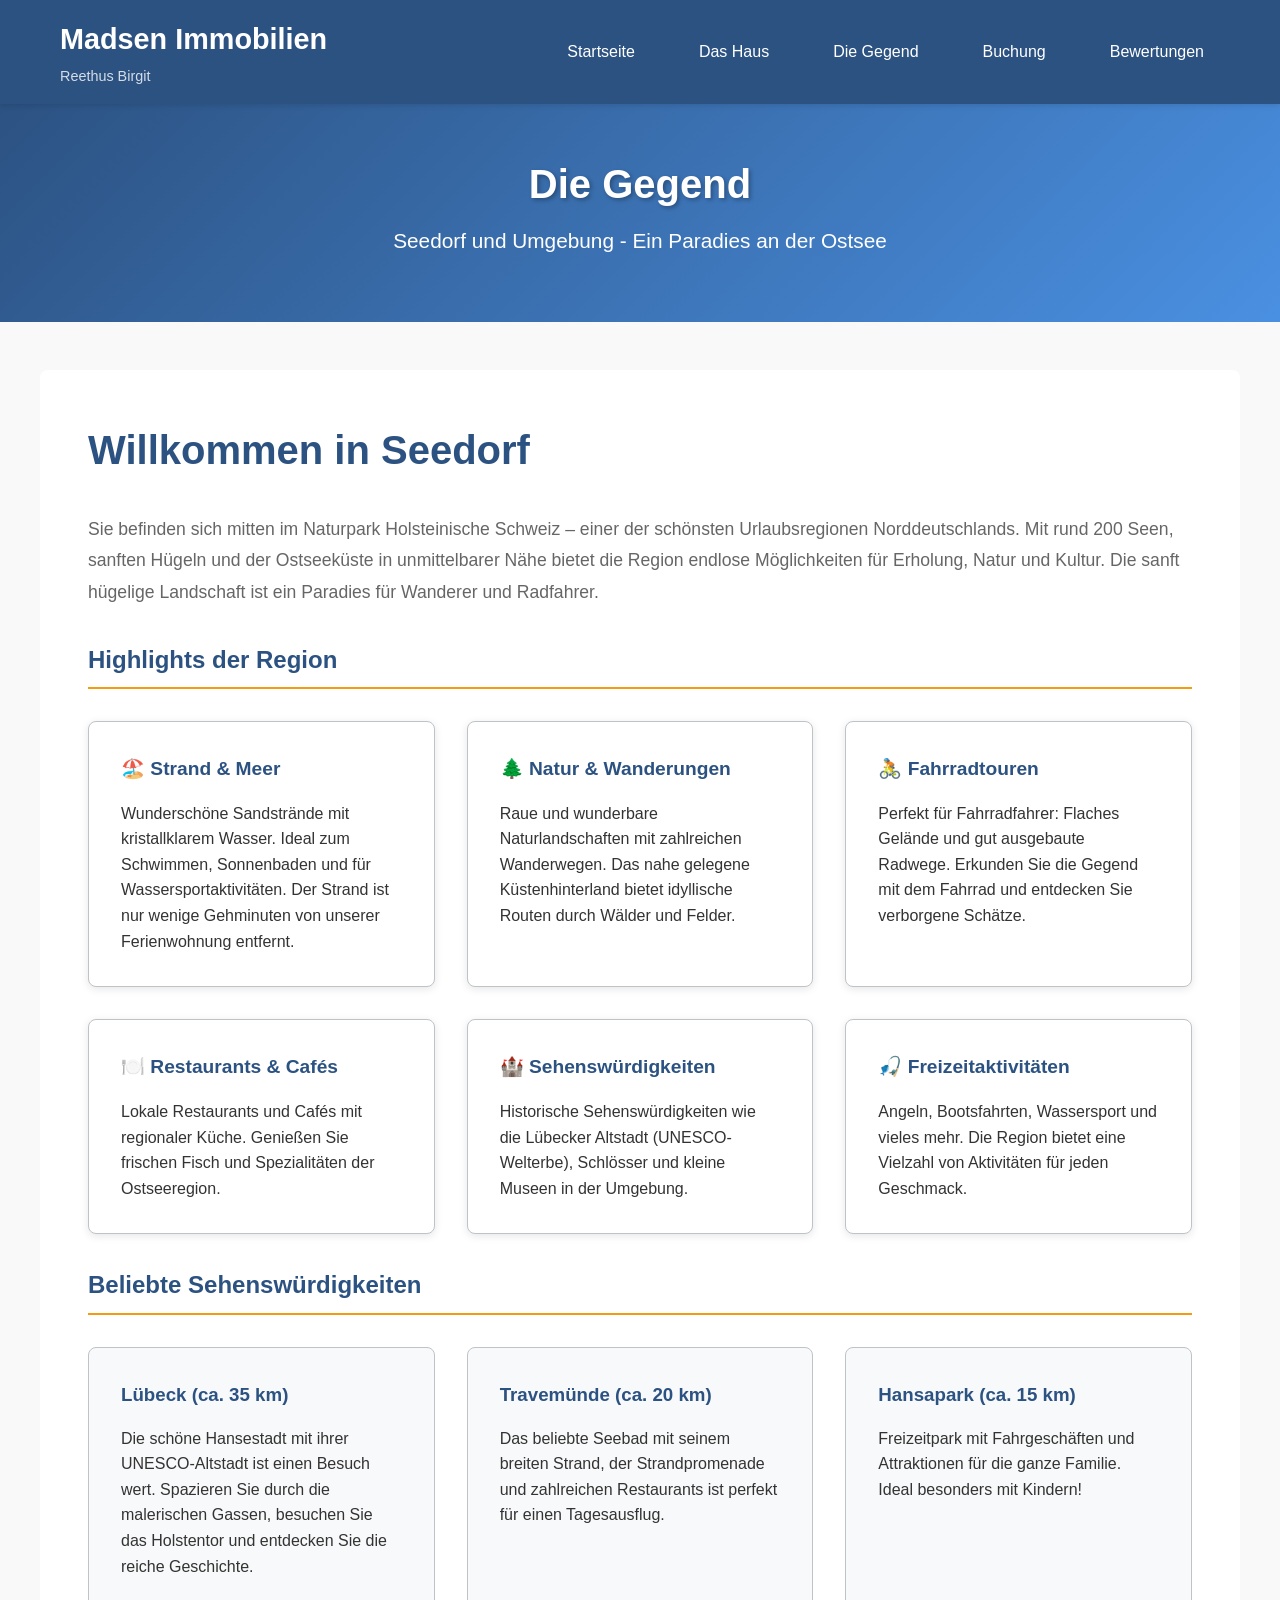
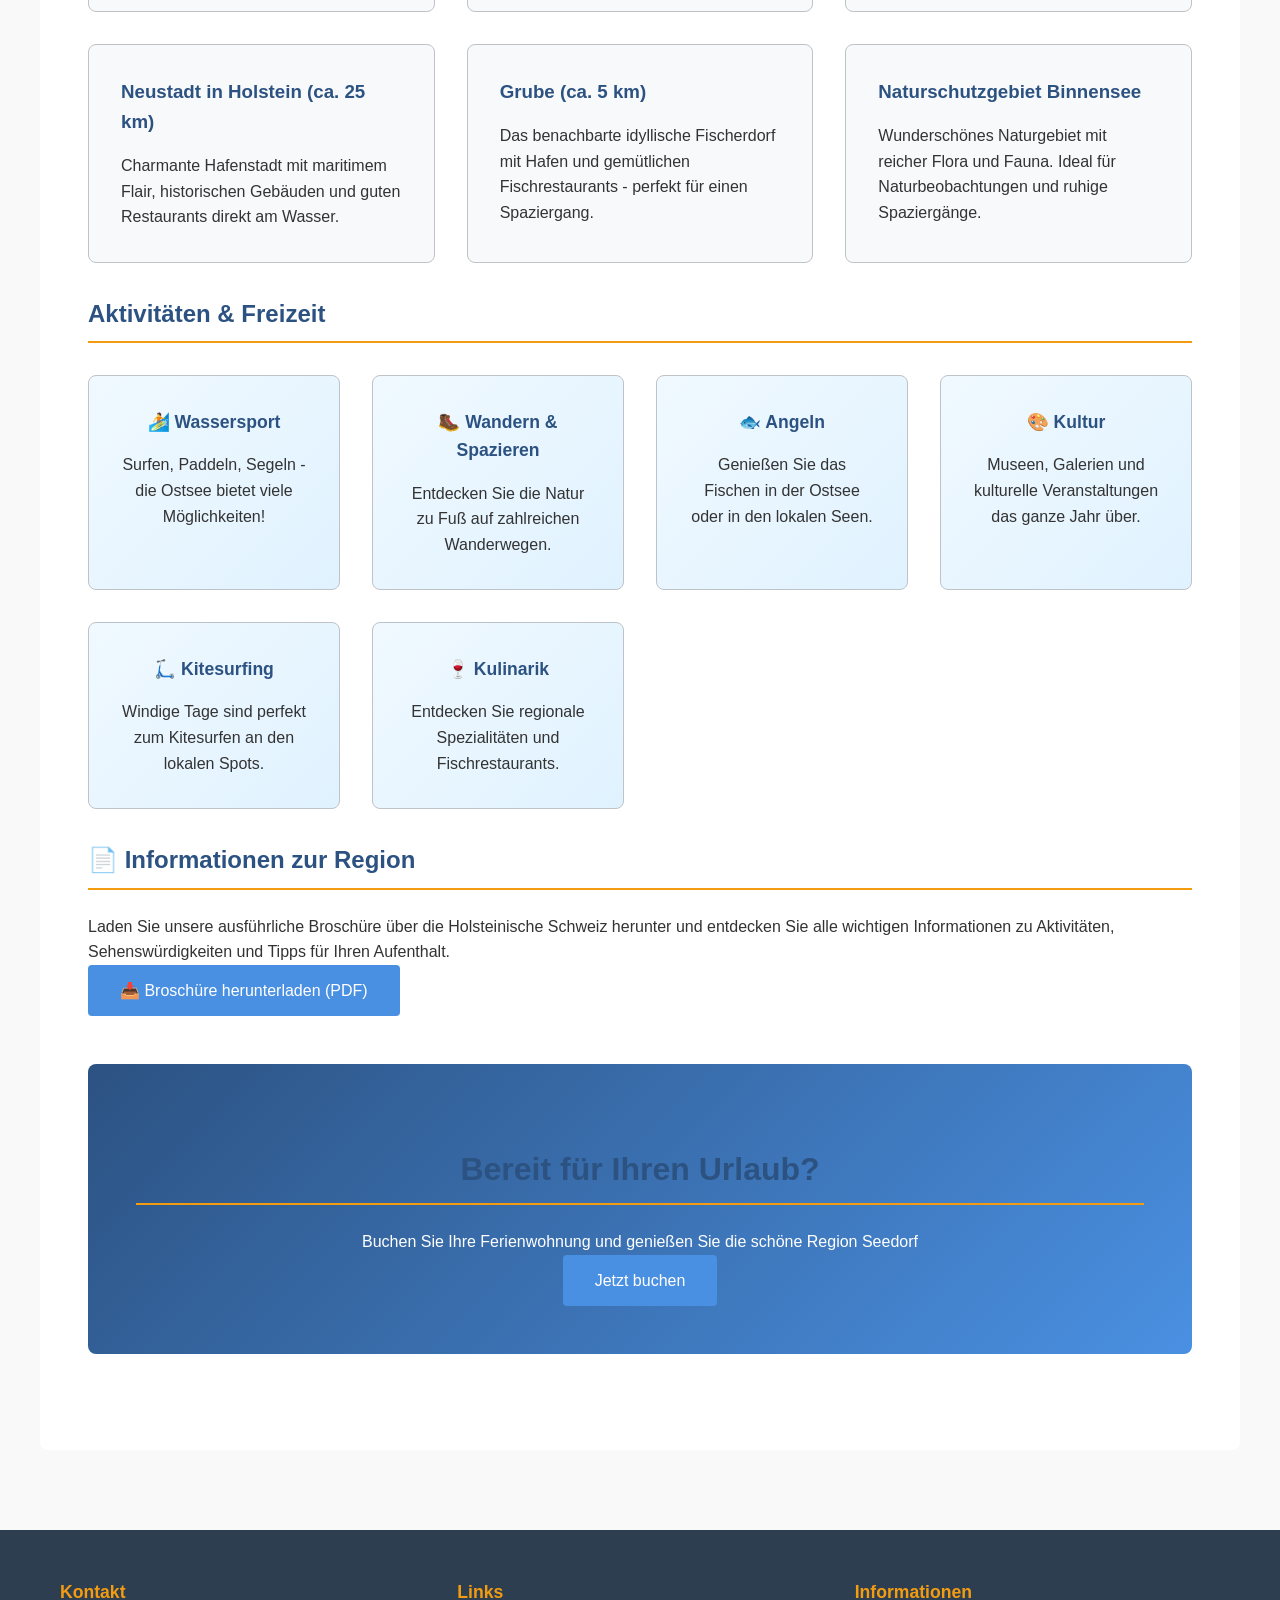
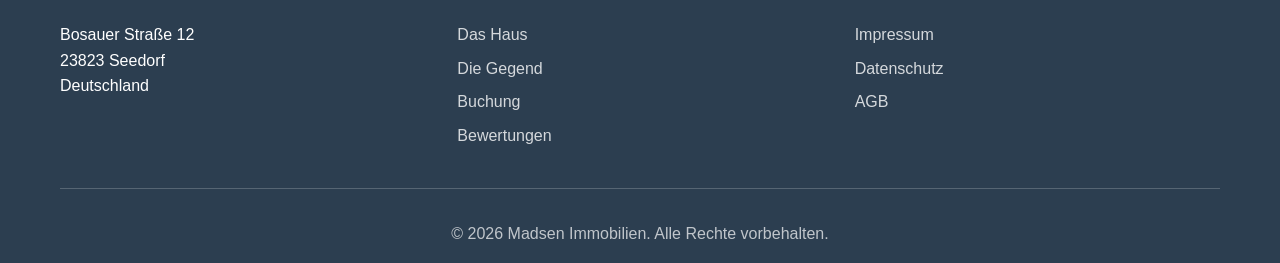
==== about-area.html @ b9efd559 "Add files via upload" ====
<!DOCTYPE html>
<html lang="de">
<head>
    <meta charset="UTF-8">
    <meta name="viewport" content="width=device-width, initial-scale=1.0">
    <meta name="description" content="Entdecken Sie die schöne Gegend um Seedorf - Aktivitäten, Sehenswürdigkeiten und mehr">
    <title>Die Gegend - Madsen Immobilien</title>
    <link rel="stylesheet" href="css/style.css">
</head>
<body>
    <!-- Navigation -->
    <nav class="navbar">
        <div class="container">
            <div class="logo">
                <h1>Madsen Immobilien</h1>
                <p class="tagline">Reethus Birgit</p>
            </div>
            <ul class="nav-links">
                <li><a href="index.html">Startseite</a></li>
                <li><a href="about-property.html">Das Haus</a></li>
                <li><a href="about-area.html" class="active">Die Gegend</a></li>
                <li><a href="booking.html">Buchung</a></li>
                <li><a href="feedback.html">Bewertungen</a></li>
            </ul>
        </div>
    </nav>

    <!-- Hero Section -->
    <section class="page-hero">
        <div class="hero-content">
            <h2>Die Gegend</h2>
            <p>Seedorf und Umgebung - Ein Paradies an der Ostsee</p>
        </div>
    </section>

    <!-- Main Content -->
    <main class="container content-section">
        <h1>Willkommen in Seedorf</h1>
        
        <section class="area-intro">
            <p>Sie befinden sich mitten im Naturpark Holsteinische Schweiz – einer der schönsten Urlaubsregionen Norddeutschlands. Mit rund 200 Seen, sanften Hügeln und der Ostseeküste in unmittelbarer Nähe bietet die Region endlose Möglichkeiten für Erholung, Natur und Kultur. Die sanft hügelige Landschaft ist ein Paradies für Wanderer und Radfahrer.</p>
        </section>

        <section class="highlights">
            <h2>Highlights der Region</h2>
            <div class="highlights-grid">
                <div class="highlight-card">
                    <h3>🏖️ Strand & Meer</h3>
                    <p>Wunderschöne Sandstrände mit kristallklarem Wasser. Ideal zum Schwimmen, Sonnenbaden und für Wassersportaktivitäten. Der Strand ist nur wenige Gehminuten von unserer Ferienwohnung entfernt.</p>
                </div>
                <div class="highlight-card">
                    <h3>🌲 Natur & Wanderungen</h3>
                    <p>Raue und wunderbare Naturlandschaften mit zahlreichen Wanderwegen. Das nahe gelegene Küstenhinterland bietet idyllische Routen durch Wälder und Felder.</p>
                </div>
                <div class="highlight-card">
                    <h3>🚴 Fahrradtouren</h3>
                    <p>Perfekt für Fahrradfahrer: Flaches Gelände und gut ausgebaute Radwege. Erkunden Sie die Gegend mit dem Fahrrad und entdecken Sie verborgene Schätze.</p>
                </div>
                <div class="highlight-card">
                    <h3>🍽️ Restaurants & Cafés</h3>
                    <p>Lokale Restaurants und Cafés mit regionaler Küche. Genießen Sie frischen Fisch und Spezialitäten der Ostseeregion.</p>
                </div>
                <div class="highlight-card">
                    <h3>🏰 Sehenswürdigkeiten</h3>
                    <p>Historische Sehenswürdigkeiten wie die Lübecker Altstadt (UNESCO-Welterbe), Schlösser und kleine Museen in der Umgebung.</p>
                </div>
                <div class="highlight-card">
                    <h3>🎣 Freizeitaktivitäten</h3>
                    <p>Angeln, Bootsfahrten, Wassersport und vieles mehr. Die Region bietet eine Vielzahl von Aktivitäten für jeden Geschmack.</p>
                </div>
            </div>
        </section>

        <section class="attractions">
            <h2>Beliebte Sehenswürdigkeiten</h2>
            <div class="attraction-list">
                <div class="attraction-item">
                    <h3>Lübeck (ca. 35 km)</h3>
                    <p>Die schöne Hansestadt mit ihrer UNESCO-Altstadt ist einen Besuch wert. Spazieren Sie durch die malerischen Gassen, besuchen Sie das Holstentor und entdecken Sie die reiche Geschichte.</p>
                </div>
                <div class="attraction-item">
                    <h3>Travemünde (ca. 20 km)</h3>
                    <p>Das beliebte Seebad mit seinem breiten Strand, der Strandpromenade und zahlreichen Restaurants ist perfekt für einen Tagesausflug.</p>
                </div>
                <div class="attraction-item">
                    <h3>Hansapark (ca. 15 km)</h3>
                    <p>Freizeitpark mit Fahrgeschäften und Attraktionen für die ganze Familie. Ideal besonders mit Kindern!</p>
                </div>
                <div class="attraction-item">
                    <h3>Neustadt in Holstein (ca. 25 km)</h3>
                    <p>Charmante Hafenstadt mit maritimem Flair, historischen Gebäuden und guten Restaurants direkt am Wasser.</p>
                </div>
                <div class="attraction-item">
                    <h3>Grube (ca. 5 km)</h3>
                    <p>Das benachbarte idyllische Fischerdorf mit Hafen und gemütlichen Fischrestaurants - perfekt für einen Spaziergang.</p>
                </div>
                <div class="attraction-item">
                    <h3>Naturschutzgebiet Binnensee</h3>
                    <p>Wunderschönes Naturgebiet mit reicher Flora und Fauna. Ideal für Naturbeobachtungen und ruhige Spaziergänge.</p>
                </div>
            </div>
        </section>

        <section class="activities">
            <h2>Aktivitäten & Freizeit</h2>
            <div class="activities-grid">
                <div class="activity">
                    <h3>🏄 Wassersport</h3>
                    <p>Surfen, Paddeln, Segeln - die Ostsee bietet viele Möglichkeiten!</p>
                </div>
                <div class="activity">
                    <h3>🥾 Wandern & Spazieren</h3>
                    <p>Entdecken Sie die Natur zu Fuß auf zahlreichen Wanderwegen.</p>
                </div>
                <div class="activity">
                    <h3>🐟 Angeln</h3>
                    <p>Genießen Sie das Fischen in der Ostsee oder in den lokalen Seen.</p>
                </div>
                <div class="activity">
                    <h3>🎨 Kultur</h3>
                    <p>Museen, Galerien und kulturelle Veranstaltungen das ganze Jahr über.</p>
                </div>
                <div class="activity">
                    <h3>🛴 Kitesurfing</h3>
                    <p>Windige Tage sind perfekt zum Kitesurfen an den lokalen Spots.</p>
                </div>
                <div class="activity">
                    <h3>🍷 Kulinarik</h3>
                    <p>Entdecken Sie regionale Spezialitäten und Fischrestaurants.</p>
                </div>
            </div>
        </section>

        <section class="brochure-section">
            <h2>📄 Informationen zur Region</h2>
            <p>Laden Sie unsere ausführliche Broschüre über die Holsteinische Schweiz herunter und entdecken Sie alle wichtigen Informationen zu Aktivitäten, Sehenswürdigkeiten und Tipps für Ihren Aufenthalt.</p>
            <div class="brochure-download">
                <a href="brochures/holsteinische-schweiz.pdf" class="btn btn-primary" download>📥 Broschüre herunterladen (PDF)</a>
            </div>
        </section>

        <section class="cta-section">
            <h2>Bereit für Ihren Urlaub?</h2>
            <p>Buchen Sie Ihre Ferienwohnung und genießen Sie die schöne Region Seedorf</p>
            <a href="booking.html" class="btn btn-primary">Jetzt buchen</a>
        </section>
    </main>

    <!-- Footer -->
    <footer class="footer">
        <div class="container">
            <div class="footer-content">
                <div class="footer-section">
                    <h4>Kontakt</h4>
                    <p>Bosauer Straße 12<br>23823 Seedorf<br>Deutschland</p>
                </div>
                <div class="footer-section">
                    <h4>Links</h4>
                    <ul>
                        <li><a href="about-property.html">Das Haus</a></li>
                        <li><a href="about-area.html">Die Gegend</a></li>
                        <li><a href="booking.html">Buchung</a></li>
                        <li><a href="feedback.html">Bewertungen</a></li>
                    </ul>
                </div>
                <div class="footer-section">
                    <h4>Informationen</h4>
                    <ul>
                        <li><a href="#impressum">Impressum</a></li>
                        <li><a href="#datenschutz">Datenschutz</a></li>
                        <li><a href="#agb">AGB</a></li>
                    </ul>
                </div>
            </div>
            <div class="footer-bottom">
                <p>&copy; 2026 Madsen Immobilien. Alle Rechte vorbehalten.</p>
            </div>
        </div>
    </footer>

    <script src="js/main.js"></script>
</body>
</html>
---- css/style.css ----
/* ===========================
   Global Styles
   =========================== */

:root {
    --primary-color: #2c5282;
    --secondary-color: #4a90e2;
    --accent-color: #f39c12;
    --success-color: #27ae60;
    --danger-color: #e74c3c;
    --dark-color: #2c3e50;
    --light-color: #ecf0f1;
    --border-color: #bdc3c7;
    --text-color: #333;
    --text-light: #666;
}

* {
    margin: 0;
    padding: 0;
    box-sizing: border-box;
}

html {
    scroll-behavior: smooth;
}

body {
    font-family: 'Segoe UI', Tahoma, Geneva, Verdana, sans-serif;
    line-height: 1.6;
    color: var(--text-color);
    background-color: #f9f9f9;
}

a {
    color: var(--secondary-color);
    text-decoration: none;
    transition: color 0.3s ease;
}

a:hover {
    color: var(--primary-color);
}

/* ===========================
   Layout
   =========================== */

.container {
    max-width: 1200px;
    margin: 0 auto;
    padding: 0 20px;
}

/* ===========================
   Navigation
   =========================== */

.navbar {
    background-color: var(--primary-color);
    color: white;
    padding: 1rem 0;
    position: sticky;
    top: 0;
    z-index: 100;
    box-shadow: 0 2px 5px rgba(0,0,0,0.1);
}

.navbar .container {
    display: flex;
    justify-content: space-between;
    align-items: center;
}

.logo h1 {
    font-size: 1.8rem;
    margin-bottom: 0.2rem;
}

.logo .tagline {
    font-size: 0.9rem;
    color: rgba(255,255,255,0.8);
}

.nav-links {
    display: flex;
    list-style: none;
    gap: 2rem;
}

.nav-links a {
    color: white;
    padding: 0.5rem 1rem;
    border-radius: 4px;
    transition: background-color 0.3s ease;
}

.nav-links a:hover,
.nav-links a.active {
    background-color: var(--secondary-color);
}

/* ===========================
   Hero Section
   =========================== */

.hero {
    background: linear-gradient(135deg, var(--primary-color) 0%, var(--secondary-color) 100%);
    color: white;
    padding: 5rem 2rem;
    text-align: center;
}

.hero-content h2 {
    font-size: 3rem;
    margin-bottom: 1rem;
    text-shadow: 2px 2px 4px rgba(0,0,0,0.3);
}

.hero-content > p:nth-child(2) {
    font-size: 1.3rem;
    margin-bottom: 1rem;
}

.hero-content .location {
    font-size: 1.1rem;
    margin-bottom: 2rem;
}

.page-hero {
    background: linear-gradient(135deg, var(--primary-color) 0%, var(--secondary-color) 100%);
    color: white;
    padding: 3rem 2rem;
    text-align: center;
    margin-bottom: 3rem;
}

.page-hero .hero-content h2 {
    font-size: 2.5rem;
    margin-bottom: 0.5rem;
}

/* ===========================
   Buttons
   =========================== */

.btn {
    display: inline-block;
    padding: 0.8rem 2rem;
    border: none;
    border-radius: 4px;
    font-size: 1rem;
    cursor: pointer;
    transition: all 0.3s ease;
    text-align: center;
}

.btn-primary {
    background-color: var(--secondary-color);
    color: white;
}

.btn-primary:hover {
    background-color: var(--primary-color);
    transform: translateY(-2px);
    box-shadow: 0 4px 12px rgba(0,0,0,0.15);
}

.btn-secondary {
    background-color: var(--accent-color);
    color: white;
}

.btn-secondary:hover {
    background-color: #e67e22;
    transform: translateY(-2px);
    box-shadow: 0 4px 12px rgba(0,0,0,0.15);
}

/* ===========================
   Features Section
   =========================== */

.features {
    display: grid;
    grid-template-columns: repeat(auto-fit, minmax(250px, 1fr));
    gap: 2rem;
    padding: 3rem 0;
}

.feature-card {
    background: white;
    padding: 2rem;
    border-radius: 8px;
    text-align: center;
    box-shadow: 0 2px 8px rgba(0,0,0,0.1);
    transition: transform 0.3s ease, box-shadow 0.3s ease;
}

.feature-card:hover {
    transform: translateY(-5px);
    box-shadow: 0 4px 16px rgba(0,0,0,0.15);
}

.feature-card h3 {
    font-size: 1.3rem;
    margin-bottom: 1rem;
    color: var(--primary-color);
}

/* ===========================
   CTA Section
   =========================== */

.cta-section {
    background: linear-gradient(135deg, var(--primary-color) 0%, var(--secondary-color) 100%);
    color: white;
    padding: 3rem;
    border-radius: 8px;
    text-align: center;
    margin: 3rem 0;
}

.cta-section h2 {
    font-size: 2rem;
    margin-bottom: 1rem;
}

.cta-buttons {
    display: flex;
    gap: 1rem;
    justify-content: center;
    margin-top: 2rem;
    flex-wrap: wrap;
}

/* ===========================
   Content Sections
   =========================== */

.content-section {
    background: white;
    padding: 3rem;
    border-radius: 8px;
    margin-bottom: 3rem;
}

.content-section h1 {
    color: var(--primary-color);
    margin-bottom: 2rem;
    font-size: 2.5rem;
}

.content-section h2 {
    color: var(--primary-color);
    margin-top: 2rem;
    margin-bottom: 1.5rem;
    border-bottom: 2px solid var(--accent-color);
    padding-bottom: 0.5rem;
}

/* ===========================
   Property Details
   =========================== */

.property-details {
    margin-bottom: 3rem;
}

.details-grid {
    display: grid;
    grid-template-columns: repeat(auto-fit, minmax(200px, 1fr));
    gap: 2rem;
    margin-top: 1.5rem;
}

.detail-item {
    background: linear-gradient(135deg, #f0f9ff 0%, #e0f2ff 100%);
    padding: 1.5rem;
    border-left: 4px solid var(--secondary-color);
    border-radius: 4px;
}

.detail-item h3 {
    color: var(--primary-color);
    margin-bottom: 0.5rem;
    font-size: 1.1rem;
}

/* ===========================
   Amenities
   =========================== */

.amenities-grid {
    display: grid;
    grid-template-columns: repeat(auto-fit, minmax(280px, 1fr));
    gap: 2rem;
    margin-top: 2rem;
}

.amenity-category {
    background: #f8f9fa;
    padding: 1.5rem;
    border-radius: 8px;
    border: 1px solid var(--border-color);
}

.amenity-category h3 {
    color: var(--primary-color);
    margin-bottom: 1rem;
    font-size: 1.2rem;
}

.amenity-category ul {
    list-style: none;
    padding: 0;
}

.amenity-category li {
    padding: 0.5rem 0;
    color: var(--text-light);
}

.amenity-category li:before {
    content: "✓ ";
    color: var(--success-color);
    font-weight: bold;
    margin-right: 0.5rem;
}

/* ===========================
   Rules
   =========================== */

.rules-list {
    list-style: none;
    padding: 0;
}

.rules-list li {
    padding: 1rem;
    margin: 0.5rem 0;
    background: #f8f9fa;
    border-left: 4px solid var(--secondary-color);
    border-radius: 4px;
}

/* ===========================
   Area Section
   =========================== */

.area-intro {
    font-size: 1.1rem;
    color: var(--text-light);
    margin-bottom: 2rem;
    line-height: 1.8;
}

.highlights-grid {
    display: grid;
    grid-template-columns: repeat(auto-fit, minmax(280px, 1fr));
    gap: 2rem;
    margin: 2rem 0;
}

.highlight-card {
    background: white;
    padding: 2rem;
    border-radius: 8px;
    border: 1px solid var(--border-color);
    box-shadow: 0 2px 8px rgba(0,0,0,0.1);
    transition: transform 0.3s ease, box-shadow 0.3s ease;
}

.highlight-card:hover {
    transform: translateY(-5px);
    box-shadow: 0 4px 16px rgba(0,0,0,0.15);
}

.highlight-card h3 {
    color: var(--primary-color);
    margin-bottom: 1rem;
    font-size: 1.2rem;
}

/* ===========================
   Attractions
   =========================== */

.attraction-list {
    display: grid;
    grid-template-columns: repeat(auto-fit, minmax(280px, 1fr));
    gap: 2rem;
    margin: 2rem 0;
}

.attraction-item {
    background: #f8f9fa;
    padding: 2rem;
    border-radius: 8px;
    border: 1px solid var(--border-color);
}

.attraction-item h3 {
    color: var(--primary-color);
    margin-bottom: 1rem;
}

/* ===========================
   Activities
   =========================== */

.activities-grid {
    display: grid;
    grid-template-columns: repeat(auto-fit, minmax(250px, 1fr));
    gap: 2rem;
    margin: 2rem 0;
}

.activity {
    background: linear-gradient(135deg, #f0f9ff 0%, #e0f2ff 100%);
    padding: 2rem;
    border-radius: 8px;
    border: 1px solid var(--border-color);
    text-align: center;
}

.activity h3 {
    color: var(--primary-color);
    margin-bottom: 1rem;
    font-size: 1.1rem;
}

/* ===========================
   Booking Form
   =========================== */

.booking-form,
.feedback-form {
    background: #f8f9fa;
    padding: 2rem;
    border-radius: 8px;
    border: 1px solid var(--border-color);
    margin: 2rem 0;
}

.form-section {
    margin-bottom: 2rem;
}

.form-section h3 {
    color: var(--primary-color);
    margin-bottom: 1.5rem;
    font-size: 1.2rem;
    border-bottom: 2px solid var(--accent-color);
    padding-bottom: 0.5rem;
}

.form-group {
    margin-bottom: 1.5rem;
}

.form-group label {
    display: block;
    margin-bottom: 0.5rem;
    color: var(--text-color);
    font-weight: 600;
}

.form-group input,
.form-group select,
.form-group textarea {
    width: 100%;
    padding: 0.8rem;
    border: 1px solid var(--border-color);
    border-radius: 4px;
    font-family: inherit;
    font-size: 1rem;
    transition: border-color 0.3s ease;
}

.form-group input:focus,
.form-group select:focus,
.form-group textarea:focus {
    outline: none;
    border-color: var(--secondary-color);
    box-shadow: 0 0 5px rgba(74, 144, 226, 0.3);
}

.form-row {
    display: grid;
    grid-template-columns: 1fr 1fr;
    gap: 1.5rem;
}

.radio-group {
    display: flex;
    gap: 2rem;
    margin-top: 0.5rem;
}

.radio-group label {
    display: flex;
    align-items: center;
    margin: 0;
    font-weight: normal;
}

.radio-group input {
    width: auto;
    margin-right: 0.5rem;
}

.hidden-input {
    display: none;
}

.hidden-input.show {
    display: block;
}

.form-actions {
    display: flex;
    gap: 1rem;
    margin-top: 2rem;
    flex-wrap: wrap;
}

.success-message {
    background-color: #d4edda;
    color: #155724;
    padding: 1rem;
    border-radius: 4px;
    border: 1px solid #c3e6cb;
    margin-top: 1rem;
}

.error-message {
    background-color: #f8d7da;
    color: #721c24;
    padding: 1rem;
    border-radius: 4px;
    border: 1px solid #f5c6cb;
    margin-top: 1rem;
}

/* ===========================
   Booking Info
   =========================== */

.booking-info-box {
    margin-top: 3rem;
}

.info-box {
    background: #f8f9fa;
    padding: 2rem;
    border-radius: 8px;
    border: 1px solid var(--border-color);
    margin-bottom: 1.5rem;
}

.info-box h3 {
    color: var(--primary-color);
    margin-bottom: 1rem;
}

.info-box ol,
.info-box ul {
    list-style: none;
    padding: 0;
}

.info-box li {
    padding: 0.5rem 0;
    padding-left: 1.5rem;
    position: relative;
}

.info-box ol li:before {
    content: attr(data-number);
    position: absolute;
    left: 0;
    font-weight: bold;
    color: var(--secondary-color);
}

.info-box ul li:before {
    content: "•";
    position: absolute;
    left: 0;
    font-weight: bold;
    color: var(--secondary-color);
}

/* ===========================
   Reviews
   =========================== */

.reviews-intro {
    text-align: center;
    margin-bottom: 2rem;
}

.reviews-list {
    display: grid;
    grid-template-columns: repeat(auto-fit, minmax(300px, 1fr));
    gap: 2rem;
    margin: 2rem 0;
}

.review-card {
    background: white;
    padding: 2rem;
    border-radius: 8px;
    border: 1px solid var(--border-color);
    box-shadow: 0 2px 8px rgba(0,0,0,0.1);
    transition: transform 0.3s ease, box-shadow 0.3s ease;
}

.review-card:hover {
    transform: translateY(-5px);
    box-shadow: 0 4px 16px rgba(0,0,0,0.15);
}

.review-header {
    display: flex;
    justify-content: space-between;
    align-items: start;
    margin-bottom: 1rem;
}

.review-header h3 {
    color: var(--primary-color);
    font-size: 1.1rem;
}

.rating {
    display: flex;
    gap: 0.2rem;
}

.star {
    color: var(--accent-color);
    font-size: 1.2rem;
}

.review-text {
    color: var(--text-light);
    margin-bottom: 1rem;
    line-height: 1.6;
    font-style: italic;
}

.review-author {
    color: var(--text-color);
    font-weight: 600;
    font-style: normal;
}

/* ===========================
   Feedback Section
   =========================== */

.feedback-section {
    margin-bottom: 3rem;
}

.rating-input {
    display: flex;
    gap: 1rem;
    margin-top: 0.5rem;
    flex-wrap: wrap;
}

.rating-input input[type="radio"] {
    display: none;
}

.rating-input label {
    display: inline-block;
    padding: 0.5rem 1rem;
    border: 2px solid var(--border-color);
    border-radius: 4px;
    cursor: pointer;
    transition: all 0.3s ease;
    margin: 0;
}

.rating-input input[type="radio"]:checked + label {
    background-color: var(--accent-color);
    color: white;
    border-color: var(--accent-color);
}

/* ===========================
   Contact Section
   =========================== */

.contact-section {
    background: white;
    padding: 2rem;
    border-radius: 8px;
    border: 1px solid var(--border-color);
    margin-top: 3rem;
}

.contact-info {
    display: grid;
    grid-template-columns: repeat(auto-fit, minmax(250px, 1fr));
    gap: 2rem;
    margin-top: 2rem;
}

.contact-item {
    text-align: center;
    padding: 1.5rem;
    border-radius: 8px;
    background: #f8f9fa;
    border: 1px solid var(--border-color);
}

.contact-item h3 {
    color: var(--primary-color);
    margin-bottom: 1rem;
}

.contact-item a {
    color: var(--secondary-color);
    font-weight: 600;
}

/* ===========================
   Footer
   =========================== */

.footer {
    background-color: var(--dark-color);
    color: white;
    padding: 3rem 0 1rem;
    margin-top: 5rem;
}

.footer-content {
    display: grid;
    grid-template-columns: repeat(auto-fit, minmax(250px, 1fr));
    gap: 2rem;
    margin-bottom: 2rem;
}

.footer-section h4 {
    font-size: 1.1rem;
    margin-bottom: 1rem;
    color: var(--accent-color);
}

.footer-section ul {
    list-style: none;
    padding: 0;
}

.footer-section li {
    margin-bottom: 0.5rem;
}

.footer-section a {
    color: rgba(255,255,255,0.8);
}

.footer-section a:hover {
    color: var(--accent-color);
}

.footer-bottom {
    text-align: center;
    padding-top: 2rem;
    border-top: 1px solid rgba(255,255,255,0.2);
    color: rgba(255,255,255,0.7);
}

/* ===========================
   Responsive Design
   =========================== */

@media (max-width: 768px) {
    .navbar .container {
        flex-direction: column;
        gap: 1rem;
    }

    .nav-links {
        flex-direction: column;
        gap: 0.5rem;
    }

    .hero-content h2 {
        font-size: 2rem;
    }

    .form-row {
        grid-template-columns: 1fr;
    }

    .content-section {
        padding: 1.5rem;
    }

    .cta-buttons {
        flex-direction: column;
    }

    .cta-buttons a {
        width: 100%;
    }

    .details-grid,
    .amenities-grid,
    .highlights-grid,
    .attraction-list,
    .activities-grid,
    .reviews-list,
    .contact-info {
        grid-template-columns: 1fr;
    }

    .review-header {
        flex-direction: column;
        gap: 1rem;
    }

    .form-actions {
        flex-direction: column;
    }

    .form-actions button {
        width: 100%;
    }
}

@media (max-width: 480px) {
    .hero-content h2 {
        font-size: 1.5rem;
    }

    .page-hero .hero-content h2 {
        font-size: 1.5rem;
    }

    .logo h1 {
        font-size: 1.3rem;
    }

    .content-section h1 {
        font-size: 1.8rem;
    }

    .content-section h2 {
        font-size: 1.3rem;
    }

    .rating-input {
        gap: 0.5rem;
    }

    .rating-input label {
        padding: 0.3rem 0.7rem;
        font-size: 0.9rem;
    }
}
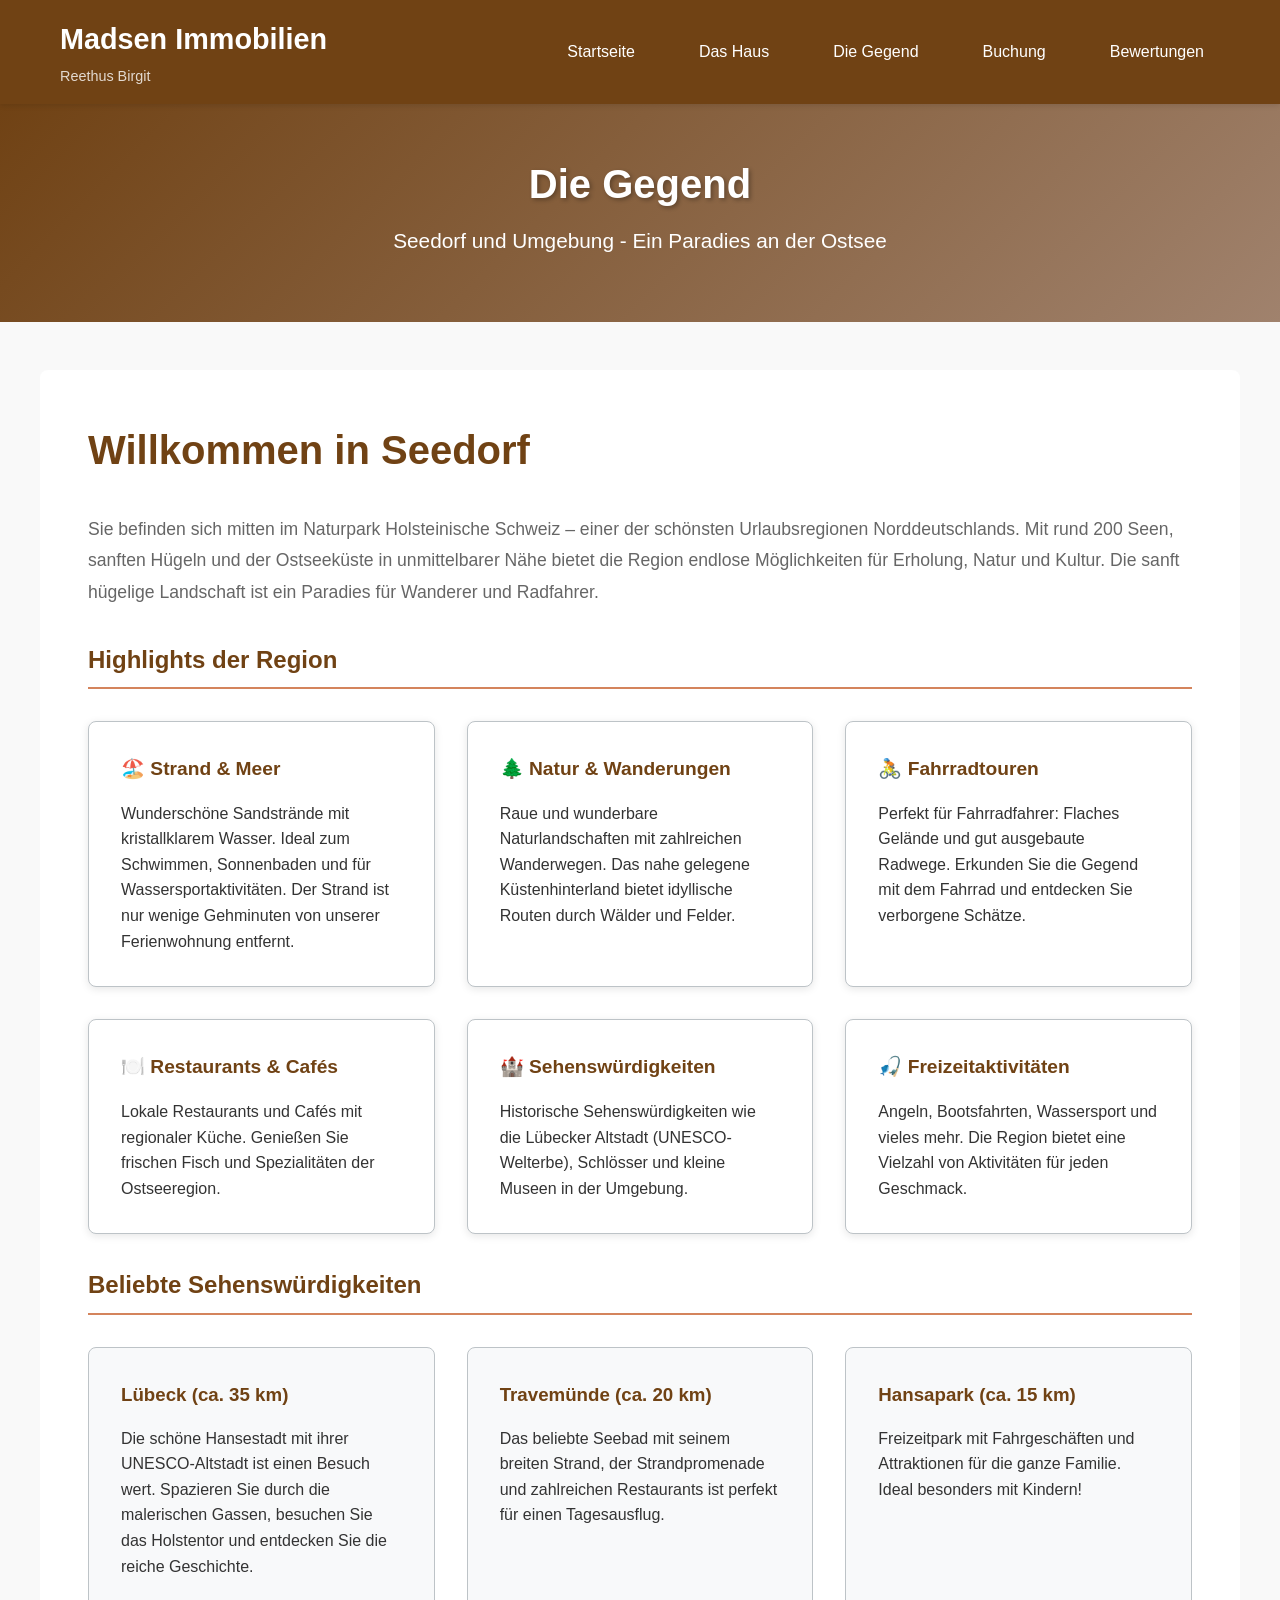
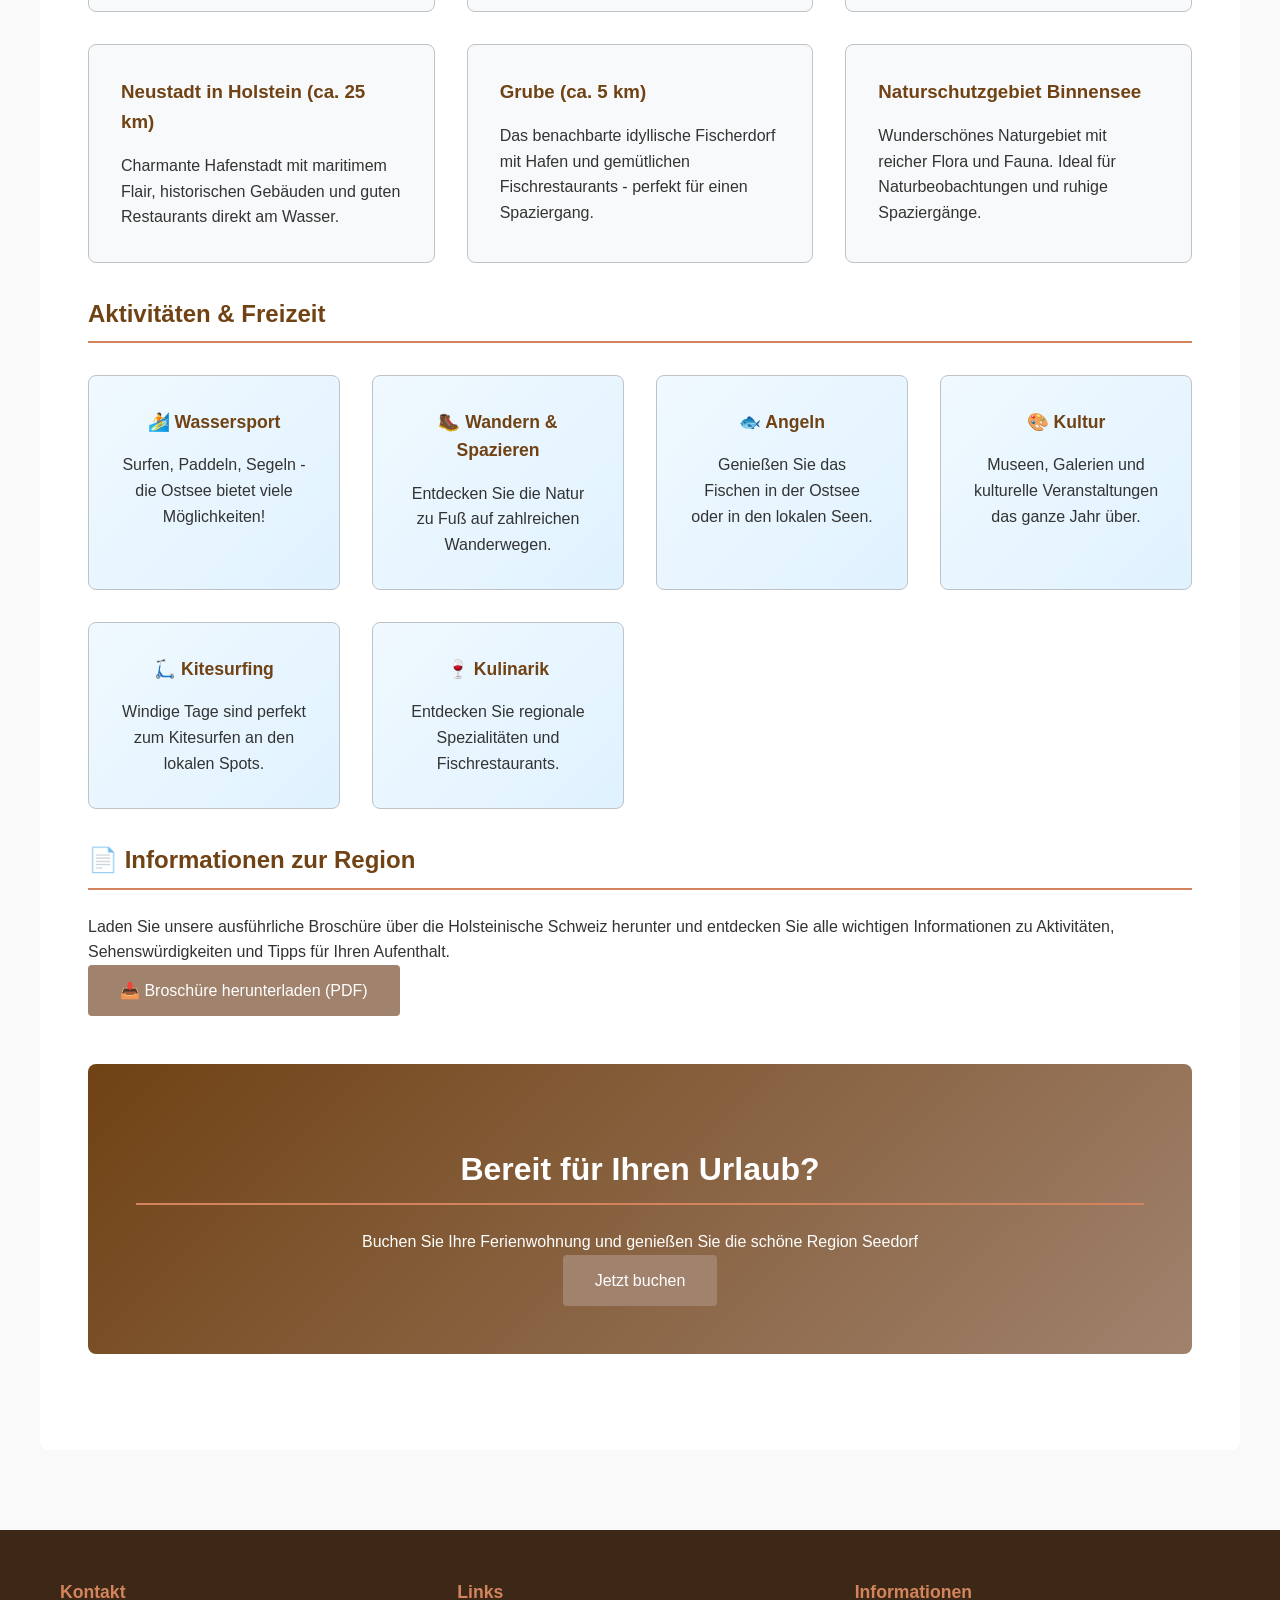
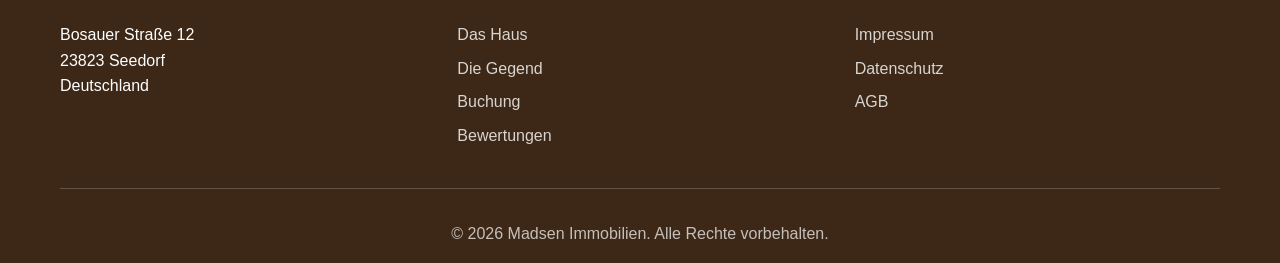
==== commit f115946e: "Add files via upload" ====
--- a/about-area.html
+++ b/about-area.html
@@ -140,7 +140,7 @@
         </section>
 
         <section class="cta-section">
-            <h2>Bereit für Ihren Urlaub?</h2>
+            <h2 style="color: white;">Bereit für Ihren Urlaub?</h2>
             <p>Buchen Sie Ihre Ferienwohnung und genießen Sie die schöne Region Seedorf</p>
             <a href="booking.html" class="btn btn-primary">Jetzt buchen</a>
         </section>
@@ -166,9 +166,9 @@
                 <div class="footer-section">
                     <h4>Informationen</h4>
                     <ul>
-                        <li><a href="#impressum">Impressum</a></li>
-                        <li><a href="#datenschutz">Datenschutz</a></li>
-                        <li><a href="#agb">AGB</a></li>
+                        <li><a href="impressum.html">Impressum</a></li>
+                        <li><a href="datenschutz.html">Datenschutz</a></li>
+                        <li><a href="agb.html">AGB</a></li>
                     </ul>
                 </div>
             </div>
--- a/css/style.css
+++ b/css/style.css
@@ -3,12 +3,12 @@
    =========================== */
 
 :root {
-    --primary-color: #2c5282;
-    --secondary-color: #4a90e2;
-    --accent-color: #f39c12;
+    --primary-color: #704214;
+    --secondary-color: #a0826d;
+    --accent-color: #d4845c;
     --success-color: #27ae60;
     --danger-color: #e74c3c;
-    --dark-color: #2c3e50;
+    --dark-color: #3d2817;
     --light-color: #ecf0f1;
     --border-color: #bdc3c7;
     --text-color: #333;
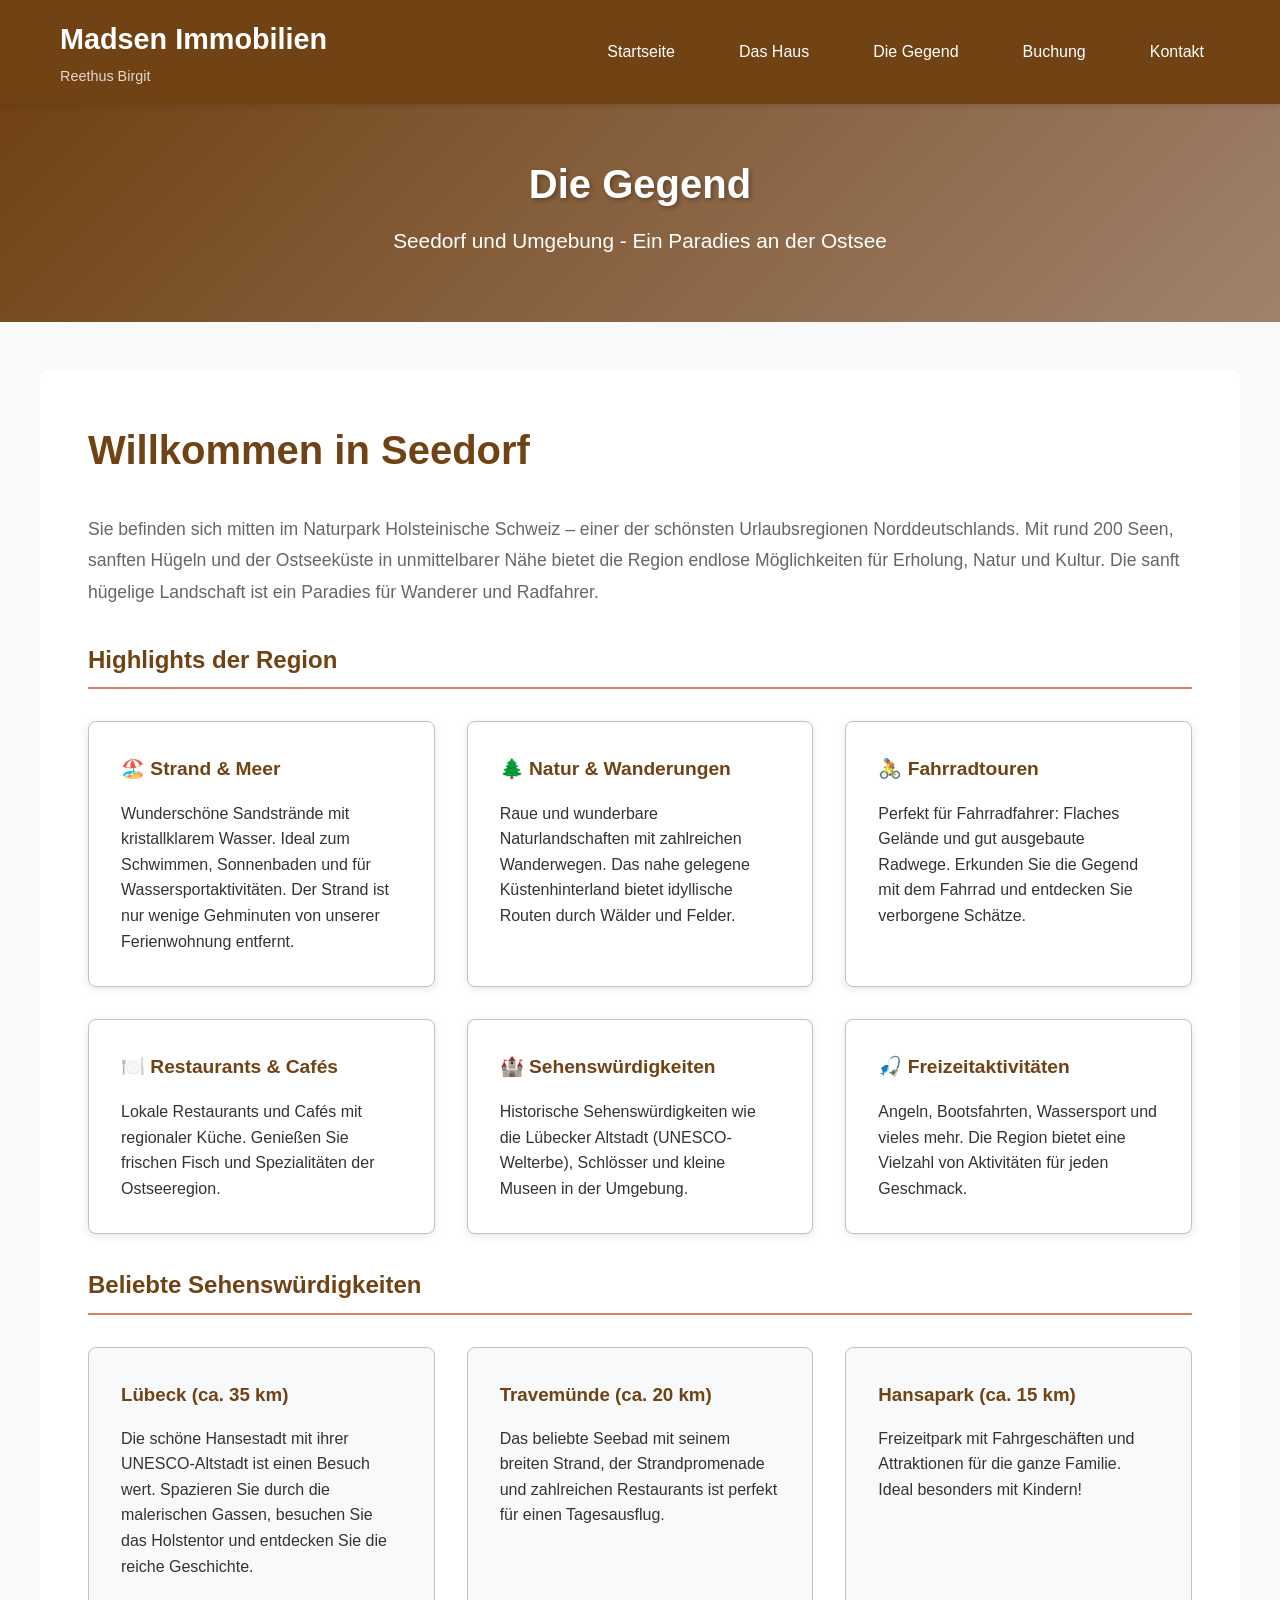
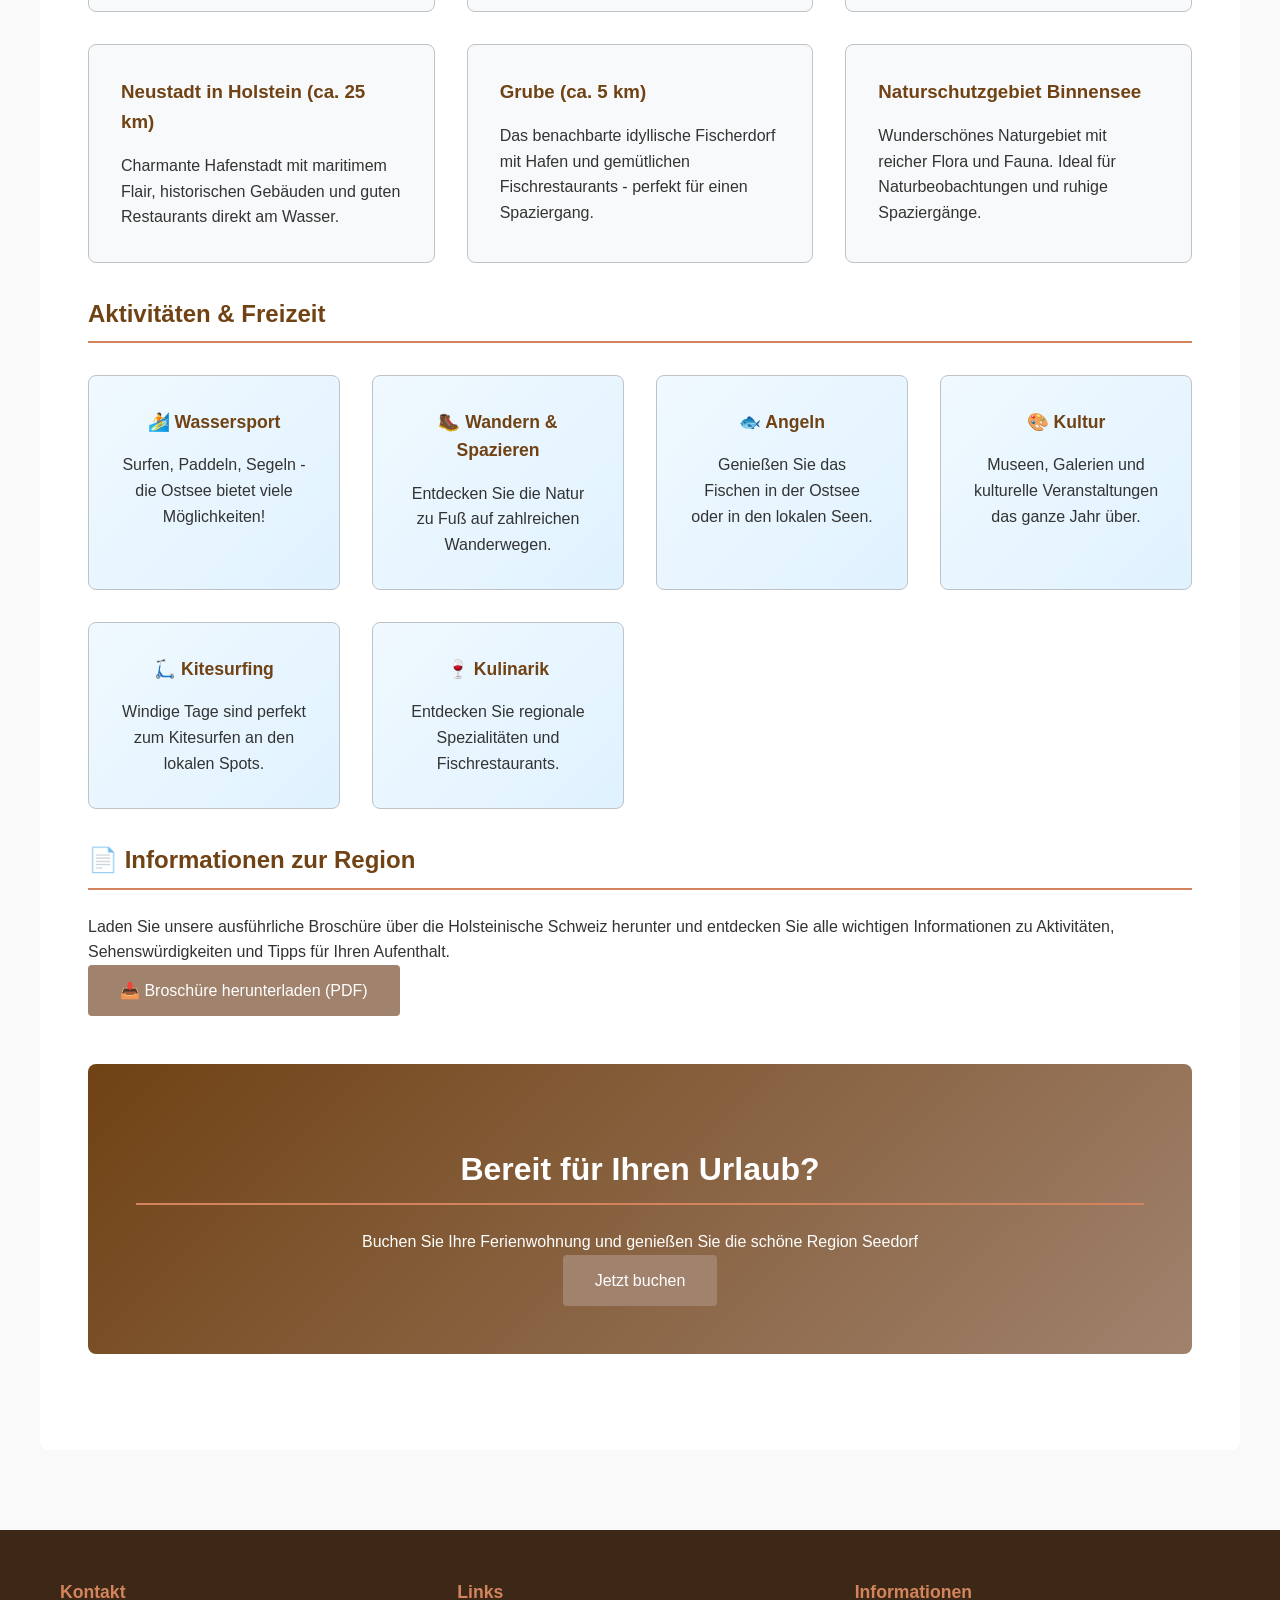
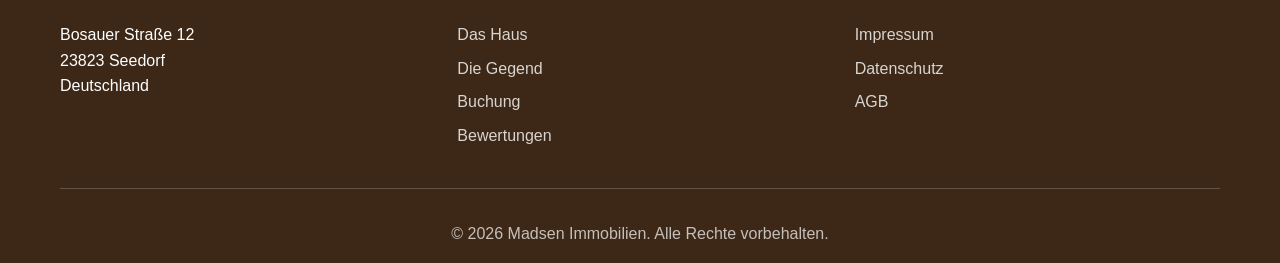
==== commit 0430f435: "Add files via upload" ====
--- a/about-area.html
+++ b/about-area.html
@@ -20,7 +20,7 @@
                 <li><a href="about-property.html">Das Haus</a></li>
                 <li><a href="about-area.html" class="active">Die Gegend</a></li>
                 <li><a href="booking.html">Buchung</a></li>
-                <li><a href="feedback.html">Bewertungen</a></li>
+                <li><a href="feedback.html">Kontakt</a></li>
             </ul>
         </div>
     </nav>
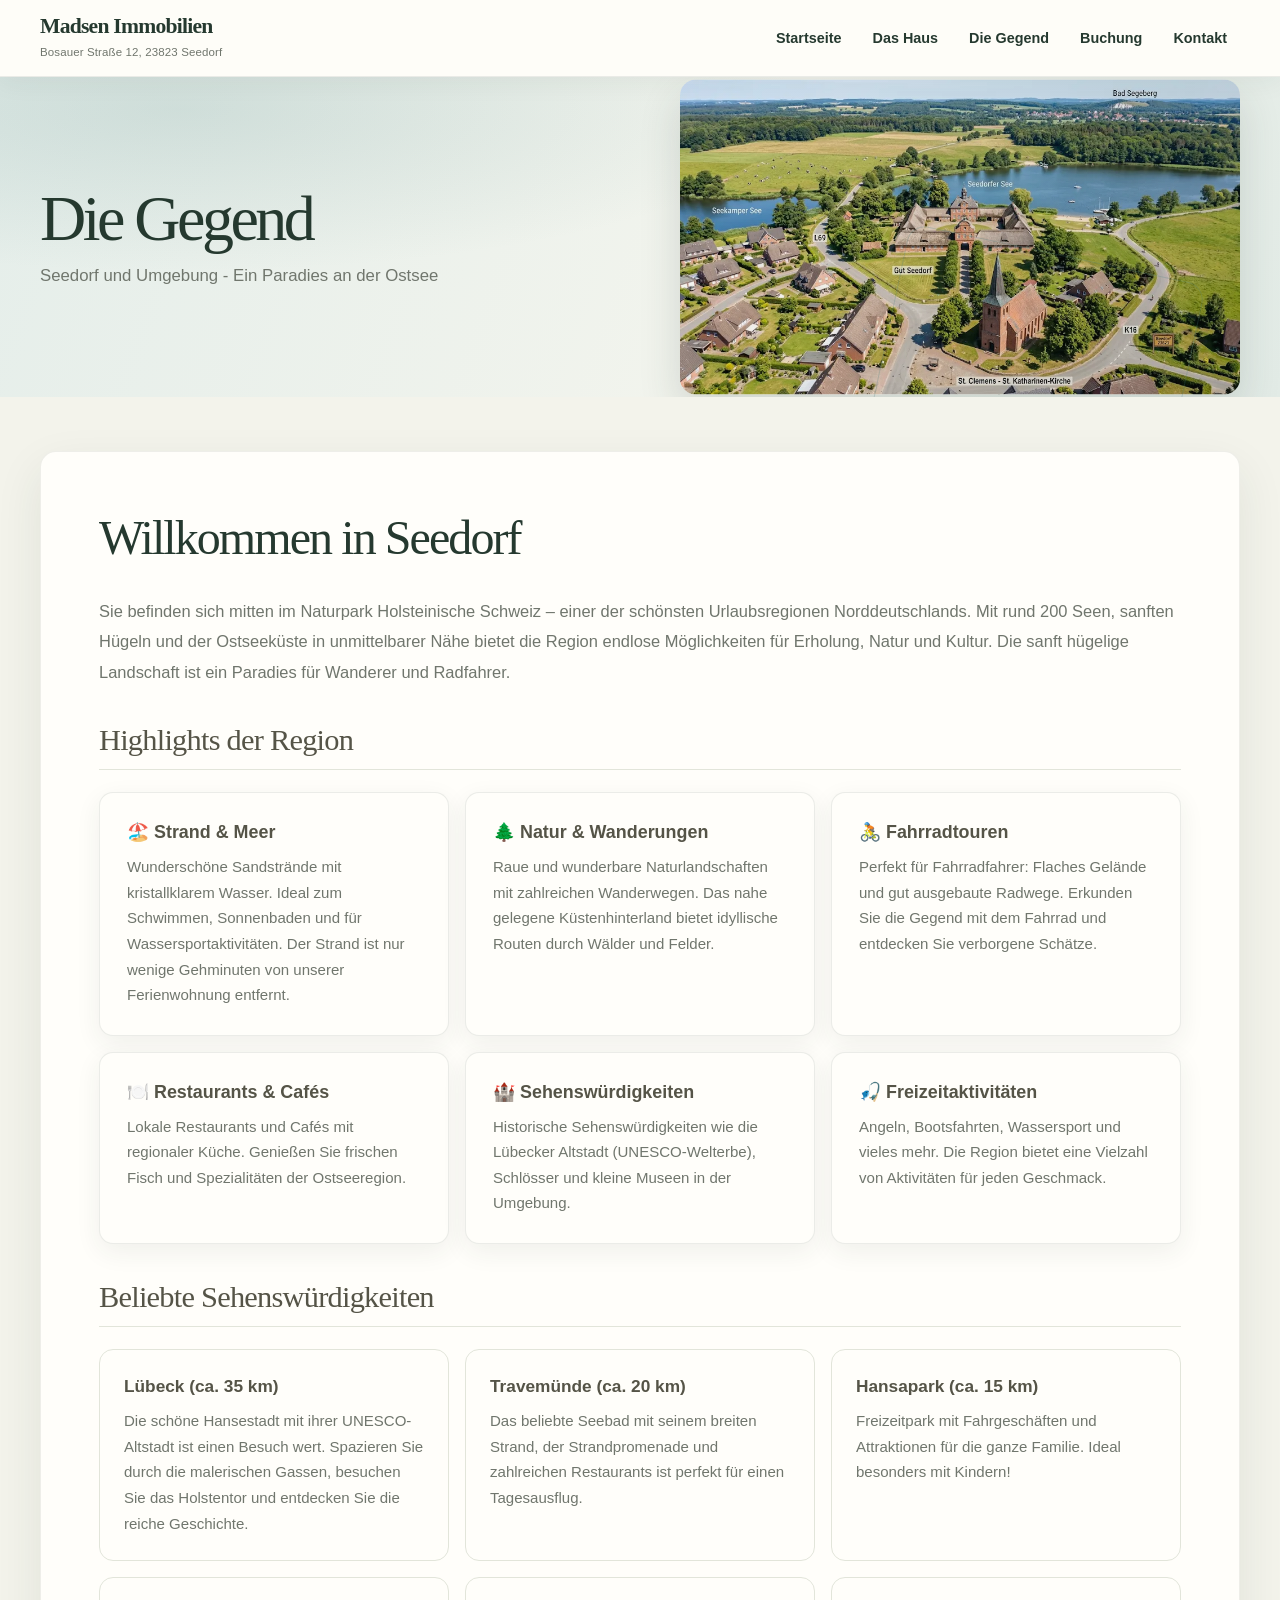
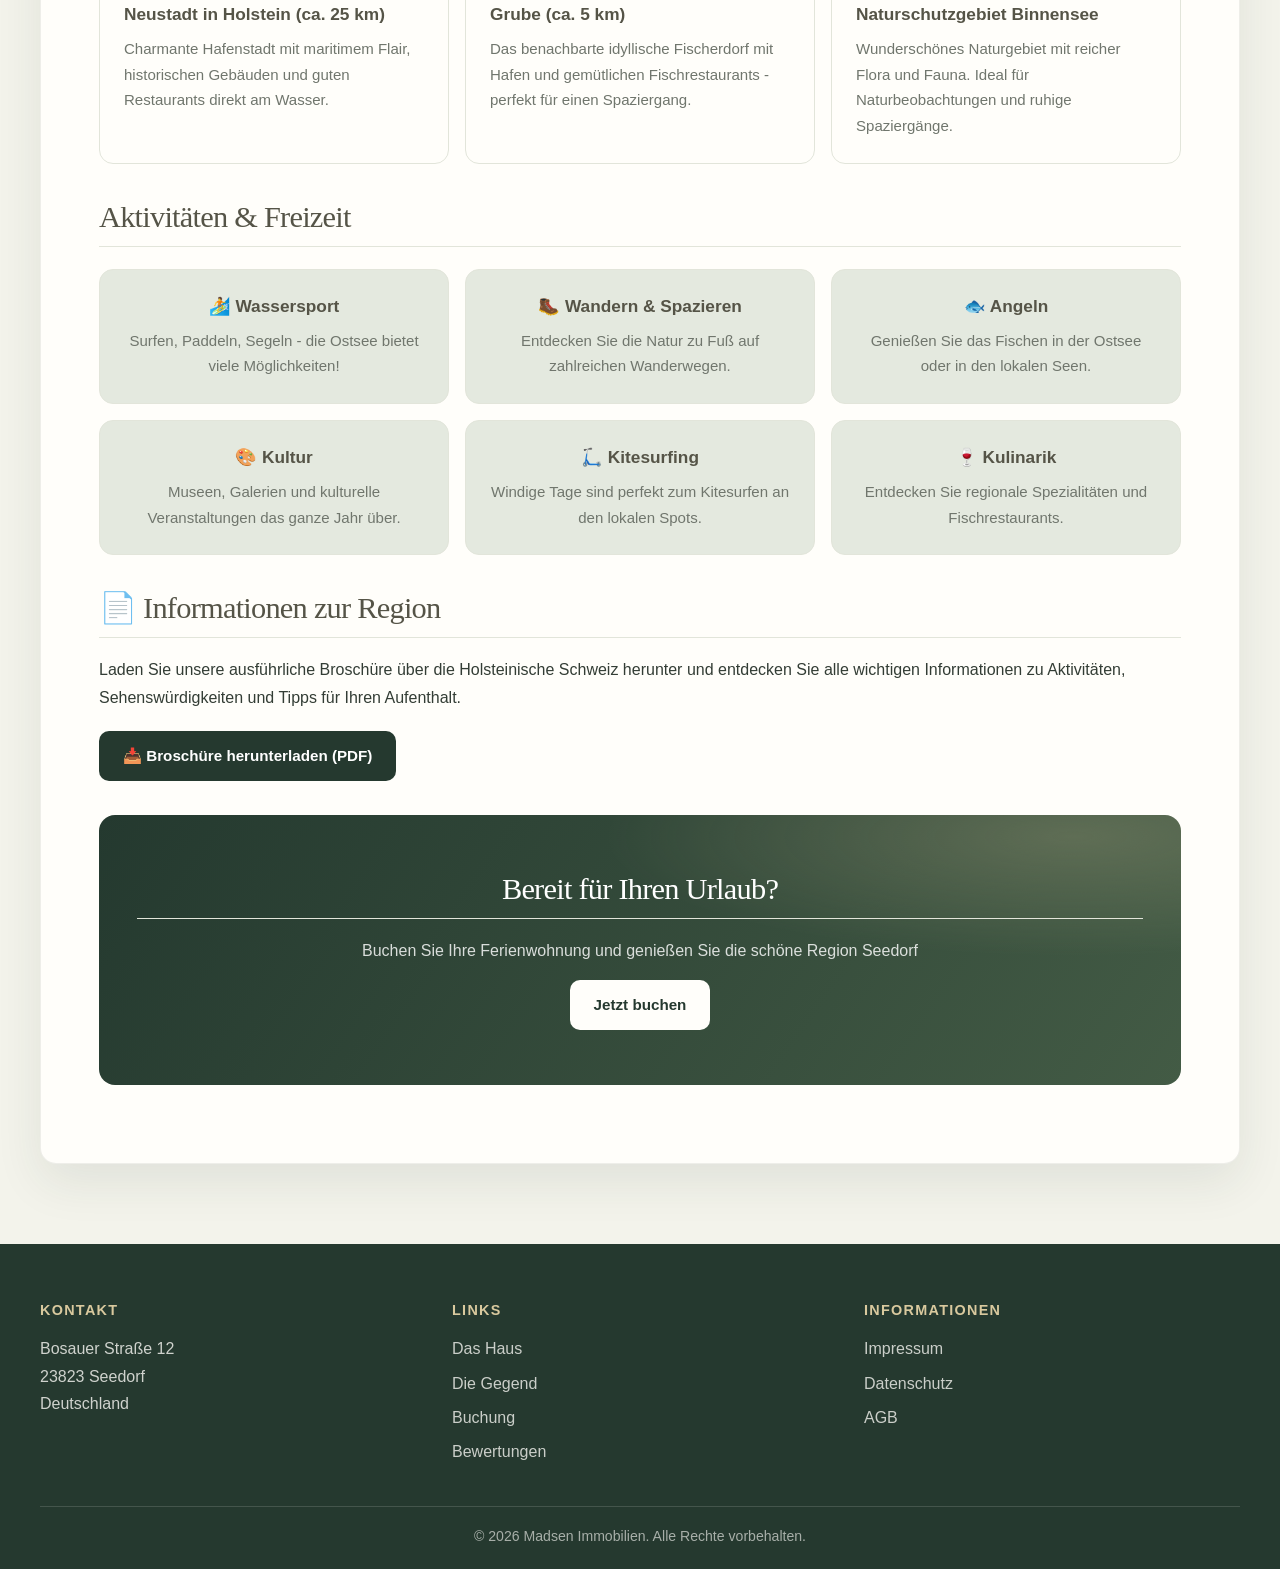
==== commit 18aa1bab: "Add files via upload" ====
--- a/about-area.html
+++ b/about-area.html
@@ -7,13 +7,13 @@
     <title>Die Gegend - Madsen Immobilien</title>
     <link rel="stylesheet" href="css/style.css">
 </head>
-<body>
+<body class="area-page">
     <!-- Navigation -->
     <nav class="navbar">
         <div class="container">
             <div class="logo">
                 <h1>Madsen Immobilien</h1>
-                <p class="tagline">Reethus Birgit</p>
+                <p class="tagline">Bosauer Straße 12, 23823 Seedorf</p>
             </div>
             <ul class="nav-links">
                 <li><a href="index.html">Startseite</a></li>
--- a/css/style.css
+++ b/css/style.css
@@ -1,514 +1,922 @@
-/* ===========================
-   Global Styles
-   =========================== */
-
 :root {
-    --primary-color: #704214;
-    --secondary-color: #a0826d;
-    --accent-color: #d4845c;
-    --success-color: #27ae60;
-    --danger-color: #e74c3c;
-    --dark-color: #3d2817;
-    --light-color: #ecf0f1;
-    --border-color: #bdc3c7;
-    --text-color: #333;
-    --text-light: #666;
+    color-scheme: light;
+    --color-cream: #f3f3eb;
+    --color-paper: #fffefa;
+    --color-sand: #ebe6d7;
+    --color-sand-dark: #d5c9a9;
+    --color-mustard: #c1a36a;
+    --color-mustard-dark: #927446;
+    --color-brown: #555447;
+    --color-brown-dark: #25392f;
+    --color-text: #333d35;
+    --color-muted: #70766d;
+    --color-border: #e2e5da;
+    --color-success: #537354;
+    --color-danger: #a45f4d;
+    --color-forest: #25392f;
+    --color-moss: #536d52;
+    --color-sage: #e4e9df;
+    --color-clay: #a76e55;
+    --color-reed: #d9c99e;
+    --text-light: var(--color-muted);
+    --radius-image: 16px;
+    --shadow-soft: 0 18px 48px rgba(37, 57, 47, 0.09);
+    --shadow-card: 0 8px 26px rgba(37, 57, 47, 0.07);
+    --radius-card: 14px;
+    --page-width: 1200px;
+    --navbar-height: 77px;
 }
 
 * {
-    margin: 0;
-    padding: 0;
     box-sizing: border-box;
 }
 
 html {
     scroll-behavior: smooth;
+    scroll-padding-top: 100px;
 }
 
 body {
-    font-family: 'Segoe UI', Tahoma, Geneva, Verdana, sans-serif;
-    line-height: 1.6;
-    color: var(--text-color);
-    background-color: #f9f9f9;
+    margin: 0;
+    background: var(--color-cream);
+    color: var(--color-text);
+    font-family: "Segoe UI", Tahoma, Geneva, Verdana, sans-serif;
+    font-size: 16px;
+    line-height: 1.7;
+    -webkit-font-smoothing: antialiased;
+}
+
+img {
+    max-width: 100%;
 }
 
 a {
-    color: var(--secondary-color);
-    text-decoration: none;
-    transition: color 0.3s ease;
+    color: var(--color-forest);
+    text-decoration-color: rgba(83, 109, 82, 0.42);
+    text-underline-offset: 3px;
+    transition: color 180ms ease, background-color 180ms ease, box-shadow 180ms ease;
 }
 
 a:hover {
-    color: var(--primary-color);
-}
-
-/* ===========================
-   Layout
-   =========================== */
+    color: var(--color-moss);
+}
+
+a:focus-visible,
+button:focus-visible,
+input:focus-visible,
+select:focus-visible,
+textarea:focus-visible {
+    outline: 3px solid rgba(83, 109, 82, 0.5);
+    outline-offset: 3px;
+}
+
+::selection {
+    background: #dce5d6;
+    color: var(--color-forest);
+}
 
 .container {
-    max-width: 1200px;
-    margin: 0 auto;
-    padding: 0 20px;
-}
-
-/* ===========================
-   Navigation
-   =========================== */
-
+    width: min(var(--page-width), calc(100% - 48px));
+    margin-inline: auto;
+}
+
+/* Navigation */
 .navbar {
-    background-color: var(--primary-color);
-    color: white;
-    padding: 1rem 0;
     position: sticky;
+    z-index: 100;
     top: 0;
-    z-index: 100;
-    box-shadow: 0 2px 5px rgba(0,0,0,0.1);
+    padding: 14px 0;
+    border-bottom: 1px solid rgba(37, 57, 47, 0.09);
+    background: rgba(255, 254, 250, 0.9);
+    box-shadow: 0 5px 24px rgba(37, 57, 47, 0.06);
+    backdrop-filter: blur(14px);
 }
 
 .navbar .container {
     display: flex;
+    align-items: center;
     justify-content: space-between;
-    align-items: center;
+    gap: 30px;
+}
+
+.logo {
+    flex: 0 0 auto;
 }
 
 .logo h1 {
-    font-size: 1.8rem;
-    margin-bottom: 0.2rem;
+    margin: 0;
+    color: var(--color-forest);
+    font-family: Georgia, "Times New Roman", serif;
+    font-size: 1.35rem;
+    font-weight: 600;
+    letter-spacing: -0.035em;
+    line-height: 1.2;
 }
 
 .logo .tagline {
-    font-size: 0.9rem;
-    color: rgba(255,255,255,0.8);
+    margin: 3px 0 0;
+    color: var(--color-muted);
+    font-size: 0.72rem;
+    letter-spacing: 0.01em;
 }
 
 .nav-links {
     display: flex;
+    flex-wrap: wrap;
+    align-items: center;
+    justify-content: flex-end;
+    gap: 5px;
+    margin: 0;
+    padding: 0;
     list-style: none;
-    gap: 2rem;
 }
 
 .nav-links a {
-    color: white;
-    padding: 0.5rem 1rem;
-    border-radius: 4px;
-    transition: background-color 0.3s ease;
+    display: block;
+    padding: 9px 13px;
+    border-radius: 10px;
+    color: var(--color-forest);
+    font-size: 0.9rem;
+    font-weight: 600;
+    text-decoration: none;
 }
 
 .nav-links a:hover,
 .nav-links a.active {
-    background-color: var(--secondary-color);
-}
-
-/* ===========================
-   Hero Section
-   =========================== */
-
+    background: var(--color-sage);
+    color: var(--color-forest);
+}
+
+/* Home hero and page headings */
 .hero {
-    background: linear-gradient(135deg, var(--primary-color) 0%, var(--secondary-color) 100%);
+    position: relative;
+    display: grid;
+    min-height: calc(100vh - var(--navbar-height));
+    min-height: calc(100svh - var(--navbar-height));
+    align-items: center;
+    overflow: hidden;
+    padding: 88px 24px;
+    border-radius: var(--radius-image);
+    background-color: var(--color-forest);
+    background-image:
+        linear-gradient(90deg, rgba(25, 43, 34, 0.8) 0%, rgba(32, 49, 37, 0.58) 42%, rgba(32, 49, 37, 0.12) 100%),
+        linear-gradient(0deg, rgba(22, 38, 29, 0.42), transparent 58%),
+        url("../images/84191a6a-2e99-4d2a-b0af-9255e01857c1.webp");
+    background-position: center, center, center 54%;
+    background-size: cover;
     color: white;
-    padding: 5rem 2rem;
+}
+
+.hero::after {
+    position: absolute;
+    right: 7%;
+    bottom: -180px;
+    width: 410px;
+    height: 410px;
+    border: 1px solid rgba(255, 255, 255, 0.28);
+    border-radius: 18px;
+    transform: rotate(12deg);
+    content: "";
+    pointer-events: none;
+}
+
+.hero-content {
+    position: relative;
+    z-index: 1;
+    width: min(100%, var(--page-width));
+    margin: 0 auto;
+    text-align: left;
+}
+
+.hero-content h2,
+.page-hero .hero-content h2 {
+    max-width: 760px;
+    margin: 0 0 16px;
+    color: white;
+    font-family: Georgia, "Times New Roman", serif;
+    font-size: clamp(3rem, 7vw, 5.6rem);
+    font-weight: 400;
+    letter-spacing: -0.055em;
+    line-height: 1.05;
+    text-shadow: 0 2px 22px rgba(32, 27, 21, 0.2);
+}
+
+.hero:not(.page-hero) .hero-content h2 {
+    max-width: 760px;
+    font-size: clamp(2.8rem, 6.4vw, 5rem);
+}
+
+.hero-eyebrow,
+.section-eyebrow {
+    color: var(--color-reed);
+    font-size: 0.75rem;
+    font-weight: 700;
+    letter-spacing: 0.17em;
+    line-height: 1.4;
+}
+
+.hero-eyebrow {
+    margin: 0 0 20px;
+}
+
+.hero-content > p:nth-child(2) {
+    margin: 0 0 10px;
+    color: rgba(255, 255, 255, 0.92);
+    font-size: clamp(1.05rem, 2vw, 1.28rem);
+}
+
+.hero:not(.page-hero) .hero-content > p:nth-of-type(2) {
+    max-width: 560px;
+    margin: 19px 0 0;
+    color: rgba(255, 255, 255, 0.88);
+    font-size: clamp(0.98rem, 1.6vw, 1.1rem);
+}
+
+.hero-title-accent {
+    color: #e4ad78;
+    font-style: italic;
+    white-space: normal;
+}
+
+.hero-actions {
+    display: flex;
+    flex-wrap: wrap;
+    gap: 12px;
+    margin-top: 28px;
+}
+
+.btn-hero-secondary {
+    border-color: rgba(255, 255, 255, 0.46);
+    background: rgba(255, 255, 255, 0.1);
+    color: white;
+    backdrop-filter: blur(8px);
+}
+
+.btn-hero-secondary:hover {
+    background: rgba(255, 255, 255, 0.2);
+    color: white;
+}
+
+.page-hero {
+    position: relative;
+    display: grid;
+    min-height: 320px;
+    align-items: center;
+    overflow: hidden;
+    margin-bottom: 54px;
+    padding: 54px 24px;
+    background:
+        radial-gradient(ellipse at 14% 10%, rgba(193, 163, 106, 0.18), transparent 40%),
+        linear-gradient(110deg, #e7ecdf 0%, #f5f3e9 58%, #eeeadb 100%);
+    color: var(--color-brown);
+    text-align: left;
+}
+
+.area-page .page-hero {
+    background:
+        radial-gradient(ellipse at 14% 10%, rgba(106, 151, 148, 0.2), transparent 40%),
+        linear-gradient(110deg, #e5eeea 0%, #f2f4ed 58%, #e2ebe6 100%);
+}
+
+.page-hero::before {
+    position: absolute;
+    top: 20px;
+    right: max(0px, calc((100% - var(--page-width)) / 2));
+    bottom: 20px;
+    width: min(43vw, 550px);
+    border-radius: var(--radius-image);
+    background:
+        linear-gradient(135deg, rgba(37, 57, 47, 0.04), rgba(37, 57, 47, 0.18)),
+        url("../images/84191a6a-2e99-4d2a-b0af-9255e01857c1.webp") center 48% / cover;
+    box-shadow: 0 18px 42px rgba(37, 57, 47, 0.16);
+    content: "";
+}
+
+.area-page .page-hero::before {
+    top: 50%;
+    right: max(0px, calc((100% - var(--page-width)) / 2));
+    bottom: auto;
+    width: min(46vw, 560px);
+    aspect-ratio: 16 / 9;
+    transform: translateY(-50%);
+    border-radius: var(--radius-image);
+    background:
+        linear-gradient(135deg, rgba(37, 57, 47, 0.02), rgba(37, 57, 47, 0.14)),
+        url("../images/20eccfeb-4559-457b-88ea-e8f873a85f22.webp") center 48% / cover;
+}
+
+.contact-page .page-hero::before {
+    background:
+        linear-gradient(135deg, rgba(37, 57, 47, 0.02), rgba(37, 57, 47, 0.12)),
+        url("../images/e17b8640-9ec1-47f5-ada8-c3664646b9ca.webp") center 24% / cover;
+}
+
+.page-hero::after {
+    position: absolute;
+    right: max(8%, calc((100% - var(--page-width)) / 2 + 28px));
+    bottom: -156px;
+    width: 300px;
+    height: 300px;
+    border: 1px solid rgba(83, 109, 82, 0.22);
+    border-radius: 18px;
+    transform: rotate(12deg);
+    content: "";
+    pointer-events: none;
+}
+
+.area-page .page-hero::after {
+    border-color: rgba(77, 125, 124, 0.24);
+}
+
+.contact-page .page-hero::after {
+    border-color: rgba(83, 109, 82, 0.24);
+}
+
+.page-hero .hero-content {
+    z-index: 1;
+    text-align: left;
+}
+
+.page-hero .hero-content h2 {
+    max-width: 55%;
+    margin-bottom: 10px;
+    color: var(--color-forest);
+    font-size: clamp(2.5rem, 5vw, 4rem);
+    text-shadow: none;
+}
+
+.page-hero .hero-content p {
+    max-width: 48%;
+    margin: 0;
+    color: var(--color-muted);
+    font-size: 1.05rem;
+}
+
+/* Buttons */
+.btn {
+    display: inline-flex;
+    min-height: 50px;
+    align-items: center;
+    justify-content: center;
+    padding: 12px 23px;
+    border: 1px solid transparent;
+    border-radius: 10px;
+    cursor: pointer;
+    font: inherit;
+    font-size: 0.95rem;
+    font-weight: 650;
+    line-height: 1.25;
     text-align: center;
-}
-
-.hero-content h2 {
-    font-size: 3rem;
-    margin-bottom: 1rem;
-    text-shadow: 2px 2px 4px rgba(0,0,0,0.3);
-}
-
-.hero-content > p:nth-child(2) {
-    font-size: 1.3rem;
-    margin-bottom: 1rem;
-}
-
-.hero-content .location {
-    font-size: 1.1rem;
-    margin-bottom: 2rem;
-}
-
-.page-hero {
-    background: linear-gradient(135deg, var(--primary-color) 0%, var(--secondary-color) 100%);
+    text-decoration: none;
+    transition: transform 180ms ease, background-color 180ms ease, box-shadow 180ms ease;
+}
+
+.btn:hover {
+    transform: translateY(-2px);
+    box-shadow: 0 9px 20px rgba(47, 36, 25, 0.16);
+}
+
+.btn-primary {
+    background: var(--color-forest);
     color: white;
-    padding: 3rem 2rem;
+}
+
+.btn-primary:hover {
+    background: #182b22;
+    color: white;
+}
+
+.btn-secondary {
+    background: var(--color-sage);
+    color: var(--color-forest);
+}
+
+.btn-secondary:hover {
+    background: #d5dfd1;
+    color: var(--color-forest);
+}
+
+.hero .btn-primary {
+    border-color: rgba(255, 255, 255, 0.38);
+    background: var(--color-reed);
+    color: var(--color-forest);
+}
+
+.hero .btn-primary:hover {
+    background: #eadfbe;
+}
+
+/* Home page cards and calls to action */
+.features {
+    position: relative;
+    z-index: 2;
+    display: grid;
+    grid-template-columns: repeat(4, minmax(0, 1fr));
+    gap: 18px;
+    padding: 0 0 24px;
+    margin-top: -52px;
+}
+
+.feature-card,
+.highlight-card,
+.review-card {
+    border: 1px solid rgba(37, 57, 47, 0.09);
+    border-radius: var(--radius-card);
+    background: var(--color-paper);
+    box-shadow: var(--shadow-card);
+    transition: transform 200ms ease, box-shadow 200ms ease;
+}
+
+.feature-card {
+    padding: 26px 23px;
+    border-top: 3px solid var(--color-moss);
+    text-align: left;
+}
+
+.feature-card:nth-child(even) {
+    border-top-color: var(--color-reed);
+}
+
+.feature-card:hover,
+.highlight-card:hover,
+.review-card:hover {
+    transform: translateY(-4px);
+    box-shadow: var(--shadow-soft);
+}
+
+.feature-card h3,
+.highlight-card h3 {
+    margin: 0 0 9px;
+    color: var(--color-forest);
+    font-size: 1.12rem;
+    font-weight: 650;
+}
+
+.feature-card p,
+.highlight-card p,
+.attraction-item p,
+.activity p {
+    margin: 0;
+    color: var(--color-muted);
+    font-size: 0.94rem;
+}
+
+.home-story {
+    display: grid;
+    grid-template-columns: minmax(0, 1.05fr) minmax(0, 0.95fr);
+    align-items: center;
+    gap: clamp(32px, 6vw, 76px);
+    margin: 76px 0 24px;
+}
+
+.home-story-image {
+    position: relative;
+    min-width: 0;
+    min-height: 380px;
+    overflow: hidden;
+    margin: 0;
+    border-radius: var(--radius-image);
+    background: var(--color-sage);
+    box-shadow: var(--shadow-soft);
+}
+
+.home-story-image::after {
+    position: absolute;
+    inset: 45% 0 0;
+    background: linear-gradient(transparent, rgba(20, 36, 27, 0.62));
+    content: "";
+}
+
+.home-story-image img {
+    position: absolute;
+    width: 100%;
+    height: 100%;
+    object-fit: cover;
+    transition: transform 500ms ease;
+}
+
+.home-story-image:hover img {
+    transform: scale(1.035);
+}
+
+.home-story-image figcaption {
+    position: absolute;
+    z-index: 1;
+    bottom: 20px;
+    left: 22px;
+    color: white;
+    font-size: 0.84rem;
+    font-weight: 600;
+    letter-spacing: 0.04em;
+}
+
+.home-story-copy {
+    max-width: 500px;
+    padding: 24px 0;
+}
+
+.home-story-copy .section-eyebrow {
+    margin: 0 0 14px;
+    color: var(--color-moss);
+}
+
+.home-story-copy h2 {
+    margin: 0 0 18px;
+    color: var(--color-forest);
+    font-family: Georgia, "Times New Roman", serif;
+    font-size: clamp(2rem, 3.8vw, 3rem);
+    font-weight: 400;
+    letter-spacing: -0.045em;
+    line-height: 1.13;
+}
+
+.home-story-copy h2 span {
+    color: var(--color-moss);
+    font-style: italic;
+}
+
+.home-story-copy > p:not(.section-eyebrow) {
+    margin: 0;
+    color: var(--color-muted);
+    font-size: 1rem;
+    line-height: 1.85;
+}
+
+.text-link {
+    display: inline-flex;
+    align-items: center;
+    gap: 10px;
+    margin-top: 23px;
+    color: var(--color-forest);
+    font-weight: 700;
+    text-decoration: none;
+}
+
+.text-link span {
+    transition: transform 180ms ease;
+}
+
+.text-link:hover span {
+    transform: translateX(4px);
+}
+
+.cta-section {
+    position: relative;
+    overflow: hidden;
+    margin: 66px 0 20px;
+    padding: 55px 38px;
+    border-radius: var(--radius-image);
+    background:
+        radial-gradient(ellipse at 90% 8%, rgba(217, 201, 158, 0.22), transparent 34%),
+        linear-gradient(125deg, #24392f, #435b45);
+    color: white;
     text-align: center;
-    margin-bottom: 3rem;
-}
-
-.page-hero .hero-content h2 {
-    font-size: 2.5rem;
-    margin-bottom: 0.5rem;
-}
-
-/* ===========================
-   Buttons
-   =========================== */
-
-.btn {
-    display: inline-block;
-    padding: 0.8rem 2rem;
-    border: none;
-    border-radius: 4px;
-    font-size: 1rem;
-    cursor: pointer;
-    transition: all 0.3s ease;
+}
+
+.cta-section h2 {
+    position: relative;
+    z-index: 1;
+    margin: 0 0 10px;
+    color: white;
+    font-family: Georgia, "Times New Roman", serif;
+    font-size: clamp(2rem, 4vw, 2.8rem);
+    font-weight: 400;
+    letter-spacing: -0.035em;
+}
+
+.cta-section > p {
+    position: relative;
+    z-index: 1;
+    margin: 0;
+    color: rgba(255, 255, 255, 0.82);
+}
+
+.cta-section .section-eyebrow {
+    margin: 0 0 12px;
+    color: var(--color-reed);
+}
+
+.cta-buttons {
+    position: relative;
+    z-index: 1;
+    display: flex;
+    flex-wrap: wrap;
+    justify-content: center;
+    gap: 12px;
+    margin-top: 26px;
+}
+
+.cta-section .btn-primary {
+    background: var(--color-paper);
+    color: var(--color-brown-dark);
+}
+
+.cta-section .btn-secondary {
+    background: rgba(255, 255, 255, 0.13);
+    color: white;
+    border-color: rgba(255, 255, 255, 0.32);
+}
+
+/* Main content */
+.content-section {
+    margin: 0 auto 54px;
+    padding: clamp(28px, 5vw, 58px);
+    border: 1px solid rgba(37, 57, 47, 0.08);
+    border-radius: 16px;
+    background: var(--color-paper);
+    box-shadow: var(--shadow-soft);
+}
+
+.content-section > h1 {
+    margin: 0 0 30px;
+    color: var(--color-brown-dark);
+    font-family: Georgia, "Times New Roman", serif;
+    font-size: clamp(2rem, 4vw, 3rem);
+    font-weight: 400;
+    letter-spacing: -0.04em;
+    line-height: 1.15;
+}
+
+.content-section h2 {
+    margin: 38px 0 18px;
+    padding-bottom: 10px;
+    border-bottom: 1px solid var(--color-border);
+    color: var(--color-brown);
+    font-family: Georgia, "Times New Roman", serif;
+    font-size: clamp(1.45rem, 2.7vw, 1.9rem);
+    font-weight: 500;
+    letter-spacing: -0.025em;
+    line-height: 1.25;
+}
+
+.content-section > h1 + section h2,
+.content-section > div + section h2,
+.content-section > section:first-of-type h2 {
+    margin-top: 0;
+}
+
+.content-section h3 {
+    color: var(--color-brown);
+    line-height: 1.4;
+}
+
+.content-section h1,
+.content-section h2,
+.content-section h3 {
+    overflow-wrap: anywhere;
+    hyphens: auto;
+}
+
+.content-section p {
+    margin: 0 0 16px;
+}
+
+.content-section p:last-child {
+    margin-bottom: 0;
+}
+
+.content-section ul,
+.content-section ol {
+    padding-left: 1.35rem;
+}
+
+.content-section li {
+    padding-left: 0.2rem;
+}
+
+.content-section section {
+    margin-top: 34px;
+}
+
+.content-section section:first-of-type {
+    margin-top: 0;
+}
+
+.content-section section h2 {
+    margin-top: 0;
+}
+
+/* House details and amenities */
+.property-intro,
+.area-intro {
+    color: var(--color-muted);
+    font-size: 1.03rem;
+    line-height: 1.85;
+}
+
+.property-details,
+.amenities,
+.pricing-services,
+.property-perfect-for,
+.highlights,
+.attractions,
+.activities,
+.brochure-section,
+.booking-info,
+.feedback-section,
+.contact-section {
+    margin-top: 42px;
+}
+
+.details-grid,
+.amenities-grid,
+.highlights-grid,
+.attraction-list,
+.activities-grid,
+.contact-info {
+    display: grid;
+    grid-template-columns: repeat(2, minmax(0, 1fr));
+    gap: 16px;
+    margin-top: 22px;
+}
+
+.detail-item,
+.amenity-category,
+.attraction-item,
+.activity,
+.info-box,
+.contact-item {
+    padding: 24px;
+    border: 1px solid var(--color-border);
+    border-radius: var(--radius-card);
+    background: #fbf9f4;
+}
+
+.detail-item {
+    border-left: 3px solid var(--color-moss);
+    background: var(--color-sage);
+}
+
+.detail-item h3,
+.amenity-category h3,
+.attraction-item h3,
+.activity h3,
+.info-box h3,
+.contact-item h3 {
+    margin: 0 0 10px;
+    color: var(--color-brown);
+    font-size: 1.08rem;
+}
+
+.detail-item p {
+    margin: 0;
+    color: var(--color-muted);
+}
+
+.amenity-category ul {
+    margin: 0;
+    padding: 0;
+    list-style: none;
+}
+
+.amenity-category li {
+    padding: 7px 0;
+    border-bottom: 1px solid rgba(37, 57, 47, 0.09);
+    color: var(--color-muted);
+}
+
+.amenity-category li:last-child {
+    border-bottom: 0;
+}
+
+.amenity-category li::before {
+    margin-right: 9px;
+    color: var(--color-moss);
+    content: "✓";
+    font-weight: 700;
+}
+
+.pricing-info,
+.services-info {
+    margin: 18px 0;
+    padding: 24px;
+    border: 1px solid var(--color-border);
+    border-radius: var(--radius-card);
+    background: #fbf9f4;
+}
+
+.pricing-info h3,
+.services-info h3 {
+    margin: 0 0 12px;
+    color: var(--color-brown);
+}
+
+.pricing-info ul,
+.services-info ul {
+    margin-bottom: 0;
+}
+
+.highlight-card {
+    padding: 27px;
+}
+
+.attraction-item {
+    background: var(--color-paper);
+}
+
+.activity {
+    background: var(--color-sage);
     text-align: center;
 }
 
-.btn-primary {
-    background-color: var(--secondary-color);
-    color: white;
-}
-
-.btn-primary:hover {
-    background-color: var(--primary-color);
-    transform: translateY(-2px);
-    box-shadow: 0 4px 12px rgba(0,0,0,0.15);
-}
-
-.btn-secondary {
-    background-color: var(--accent-color);
-    color: white;
-}
-
-.btn-secondary:hover {
-    background-color: #e67e22;
-    transform: translateY(-2px);
-    box-shadow: 0 4px 12px rgba(0,0,0,0.15);
-}
-
-/* ===========================
-   Features Section
-   =========================== */
-
-.features {
-    display: grid;
-    grid-template-columns: repeat(auto-fit, minmax(250px, 1fr));
-    gap: 2rem;
-    padding: 3rem 0;
-}
-
-.feature-card {
-    background: white;
-    padding: 2rem;
-    border-radius: 8px;
-    text-align: center;
-    box-shadow: 0 2px 8px rgba(0,0,0,0.1);
-    transition: transform 0.3s ease, box-shadow 0.3s ease;
-}
-
-.feature-card:hover {
-    transform: translateY(-5px);
-    box-shadow: 0 4px 16px rgba(0,0,0,0.15);
-}
-
-.feature-card h3 {
-    font-size: 1.3rem;
-    margin-bottom: 1rem;
-    color: var(--primary-color);
-}
-
-/* ===========================
-   CTA Section
-   =========================== */
-
-.cta-section {
-    background: linear-gradient(135deg, var(--primary-color) 0%, var(--secondary-color) 100%);
-    color: white;
-    padding: 3rem;
-    border-radius: 8px;
-    text-align: center;
-    margin: 3rem 0;
-}
-
-.cta-section h2 {
-    font-size: 2rem;
-    margin-bottom: 1rem;
-}
-
-.cta-buttons {
-    display: flex;
-    gap: 1rem;
-    justify-content: center;
-    margin-top: 2rem;
-    flex-wrap: wrap;
-}
-
-/* ===========================
-   Content Sections
-   =========================== */
-
-.content-section {
-    background: white;
-    padding: 3rem;
-    border-radius: 8px;
-    margin-bottom: 3rem;
-}
-
-.content-section h1 {
-    color: var(--primary-color);
-    margin-bottom: 2rem;
-    font-size: 2.5rem;
-}
-
-.content-section h2 {
-    color: var(--primary-color);
-    margin-top: 2rem;
-    margin-bottom: 1.5rem;
-    border-bottom: 2px solid var(--accent-color);
-    padding-bottom: 0.5rem;
-}
-
-/* ===========================
-   Property Details
-   =========================== */
-
-.property-details {
-    margin-bottom: 3rem;
-}
-
-.details-grid {
-    display: grid;
-    grid-template-columns: repeat(auto-fit, minmax(200px, 1fr));
-    gap: 2rem;
-    margin-top: 1.5rem;
-}
-
-.detail-item {
-    background: linear-gradient(135deg, #f0f9ff 0%, #e0f2ff 100%);
-    padding: 1.5rem;
-    border-left: 4px solid var(--secondary-color);
-    border-radius: 4px;
-}
-
-.detail-item h3 {
-    color: var(--primary-color);
-    margin-bottom: 0.5rem;
-    font-size: 1.1rem;
-}
-
-/* ===========================
-   Amenities
-   =========================== */
-
-.amenities-grid {
-    display: grid;
-    grid-template-columns: repeat(auto-fit, minmax(280px, 1fr));
-    gap: 2rem;
-    margin-top: 2rem;
-}
-
-.amenity-category {
-    background: #f8f9fa;
-    padding: 1.5rem;
-    border-radius: 8px;
-    border: 1px solid var(--border-color);
-}
-
-.amenity-category h3 {
-    color: var(--primary-color);
-    margin-bottom: 1rem;
-    font-size: 1.2rem;
-}
-
-.amenity-category ul {
-    list-style: none;
-    padding: 0;
-}
-
-.amenity-category li {
-    padding: 0.5rem 0;
-    color: var(--text-light);
-}
-
-.amenity-category li:before {
-    content: "✓ ";
-    color: var(--success-color);
-    font-weight: bold;
-    margin-right: 0.5rem;
-}
-
-/* ===========================
-   Rules
-   =========================== */
-
-.rules-list {
-    list-style: none;
-    padding: 0;
-}
-
-.rules-list li {
-    padding: 1rem;
-    margin: 0.5rem 0;
-    background: #f8f9fa;
-    border-left: 4px solid var(--secondary-color);
-    border-radius: 4px;
-}
-
-/* ===========================
-   Area Section
-   =========================== */
-
-.area-intro {
-    font-size: 1.1rem;
-    color: var(--text-light);
-    margin-bottom: 2rem;
-    line-height: 1.8;
-}
-
-.highlights-grid {
-    display: grid;
-    grid-template-columns: repeat(auto-fit, minmax(280px, 1fr));
-    gap: 2rem;
-    margin: 2rem 0;
-}
-
-.highlight-card {
-    background: white;
-    padding: 2rem;
-    border-radius: 8px;
-    border: 1px solid var(--border-color);
-    box-shadow: 0 2px 8px rgba(0,0,0,0.1);
-    transition: transform 0.3s ease, box-shadow 0.3s ease;
-}
-
-.highlight-card:hover {
-    transform: translateY(-5px);
-    box-shadow: 0 4px 16px rgba(0,0,0,0.15);
-}
-
-.highlight-card h3 {
-    color: var(--primary-color);
-    margin-bottom: 1rem;
-    font-size: 1.2rem;
-}
-
-/* ===========================
-   Attractions
-   =========================== */
-
-.attraction-list {
-    display: grid;
-    grid-template-columns: repeat(auto-fit, minmax(280px, 1fr));
-    gap: 2rem;
-    margin: 2rem 0;
-}
-
-.attraction-item {
-    background: #f8f9fa;
-    padding: 2rem;
-    border-radius: 8px;
-    border: 1px solid var(--border-color);
-}
-
-.attraction-item h3 {
-    color: var(--primary-color);
-    margin-bottom: 1rem;
-}
-
-/* ===========================
-   Activities
-   =========================== */
-
-.activities-grid {
-    display: grid;
-    grid-template-columns: repeat(auto-fit, minmax(250px, 1fr));
-    gap: 2rem;
-    margin: 2rem 0;
-}
-
-.activity {
-    background: linear-gradient(135deg, #f0f9ff 0%, #e0f2ff 100%);
-    padding: 2rem;
-    border-radius: 8px;
-    border: 1px solid var(--border-color);
-    text-align: center;
-}
-
-.activity h3 {
-    color: var(--primary-color);
-    margin-bottom: 1rem;
-    font-size: 1.1rem;
-}
-
-/* ===========================
-   Booking Form
-   =========================== */
-
+.brochure-download {
+    margin-top: 20px;
+}
+
+/* Booking and feedback forms */
 .booking-form,
 .feedback-form {
-    background: #f8f9fa;
-    padding: 2rem;
-    border-radius: 8px;
-    border: 1px solid var(--border-color);
-    margin: 2rem 0;
+    margin: 26px 0;
+    padding: clamp(22px, 4vw, 38px);
+    border: 1px solid var(--color-border);
+    border-radius: var(--radius-card);
+    background: #fbf9f4;
 }
 
 .form-section {
-    margin-bottom: 2rem;
+    margin-bottom: 30px;
 }
 
 .form-section h3 {
-    color: var(--primary-color);
-    margin-bottom: 1.5rem;
-    font-size: 1.2rem;
-    border-bottom: 2px solid var(--accent-color);
-    padding-bottom: 0.5rem;
+    margin: 0 0 20px;
+    padding-bottom: 10px;
+    border-bottom: 1px solid var(--color-border);
+    color: var(--color-brown);
+    font-family: Georgia, "Times New Roman", serif;
+    font-size: 1.35rem;
+    font-weight: 500;
 }
 
 .form-group {
-    margin-bottom: 1.5rem;
+    min-width: 0;
+    margin-bottom: 19px;
 }
 
 .form-group label {
     display: block;
-    margin-bottom: 0.5rem;
-    color: var(--text-color);
+    margin-bottom: 7px;
+    color: var(--color-brown);
+    font-size: 0.93rem;
     font-weight: 600;
 }
 
-.form-group input,
+.form-group input:not([type="checkbox"]):not([type="radio"]),
 .form-group select,
 .form-group textarea {
+    display: block;
     width: 100%;
-    padding: 0.8rem;
-    border: 1px solid var(--border-color);
-    border-radius: 4px;
-    font-family: inherit;
-    font-size: 1rem;
-    transition: border-color 0.3s ease;
+    min-height: 49px;
+    padding: 11px 14px;
+    border: 1px solid #d5ddd1;
+    border-radius: 8px;
+    background: var(--color-paper);
+    color: var(--color-text);
+    font: inherit;
+    transition: border-color 180ms ease, box-shadow 180ms ease;
+}
+
+.form-group textarea {
+    min-height: 140px;
+    resize: vertical;
 }
 
 .form-group input:focus,
 .form-group select:focus,
 .form-group textarea:focus {
+    border-color: var(--color-moss);
     outline: none;
-    border-color: var(--secondary-color);
-    box-shadow: 0 0 5px rgba(74, 144, 226, 0.3);
+    box-shadow: 0 0 0 4px rgba(83, 109, 82, 0.13);
+}
+
+.form-group input[type="checkbox"],
+.form-group input[type="radio"] {
+    width: auto;
+    margin-right: 8px;
+    accent-color: var(--color-moss);
+}
+
+.form-group label:has(input[type="checkbox"]) {
+    font-weight: 400;
 }
 
 .form-row {
     display: grid;
-    grid-template-columns: 1fr 1fr;
-    gap: 1.5rem;
+    grid-template-columns: repeat(2, minmax(0, 1fr));
+    gap: 18px;
 }
 
 .radio-group {
     display: flex;
-    gap: 2rem;
-    margin-top: 0.5rem;
+    flex-wrap: wrap;
+    gap: 12px 24px;
+    margin-top: 7px;
 }
 
 .radio-group label {
-    display: flex;
+    display: inline-flex;
     align-items: center;
     margin: 0;
-    font-weight: normal;
-}
-
-.radio-group input {
-    width: auto;
-    margin-right: 0.5rem;
+    font-weight: 400;
 }
 
 .hidden-input {
@@ -517,300 +925,441 @@
 
 .hidden-input.show {
     display: block;
+    margin-top: 12px;
 }
 
 .form-actions {
     display: flex;
-    gap: 1rem;
-    margin-top: 2rem;
     flex-wrap: wrap;
+    gap: 12px;
+    margin-top: 25px;
+}
+
+.success-message,
+.error-message {
+    margin-top: 18px;
+    padding: 16px 18px;
+    border: 1px solid;
+    border-radius: 10px;
 }
 
 .success-message {
-    background-color: #d4edda;
-    color: #155724;
-    padding: 1rem;
-    border-radius: 4px;
-    border: 1px solid #c3e6cb;
-    margin-top: 1rem;
+    border-color: #cbd9c6;
+    background: #eef4ea;
+    color: #3d603e;
 }
 
 .error-message {
-    background-color: #f8d7da;
-    color: #721c24;
-    padding: 1rem;
-    border-radius: 4px;
-    border: 1px solid #f5c6cb;
-    margin-top: 1rem;
-}
-
-/* ===========================
-   Booking Info
-   =========================== */
+    border-color: #e3c9c2;
+    background: #f8eeeb;
+    color: #87443a;
+}
 
 .booking-info-box {
-    margin-top: 3rem;
+    margin-top: 42px;
 }
 
 .info-box {
-    background: #f8f9fa;
-    padding: 2rem;
-    border-radius: 8px;
-    border: 1px solid var(--border-color);
-    margin-bottom: 1.5rem;
+    margin: 18px 0;
 }
 
 .info-box h3 {
-    color: var(--primary-color);
-    margin-bottom: 1rem;
+    margin-bottom: 14px;
 }
 
 .info-box ol,
 .info-box ul {
-    list-style: none;
-    padding: 0;
+    padding-left: 1.35rem;
+}
+
+.info-box ol li::marker,
+.info-box ul li::marker {
+    color: var(--color-moss);
 }
 
 .info-box li {
-    padding: 0.5rem 0;
-    padding-left: 1.5rem;
-    position: relative;
-}
-
-.info-box ol li:before {
-    content: attr(data-number);
+    padding: 5px 0 5px 3px;
+}
+
+.info-box ol li:before,
+.info-box ul li:before {
+    content: none;
+}
+
+.content-section table {
+    width: 100%;
+    margin: 18px 0;
+    overflow: hidden;
+    border: 1px solid var(--color-border);
+    border-collapse: separate;
+    border-spacing: 0;
+    border-radius: 10px;
+    font-size: 0.93rem;
+}
+
+.content-section th,
+.content-section td {
+    padding: 12px 14px !important;
+    border-color: var(--color-border) !important;
+    text-align: left;
+}
+
+.content-section th {
+    background: var(--color-sage) !important;
+    color: var(--color-forest);
+}
+
+.content-section tr:nth-child(even) td {
+    background: #f8f9f4;
+}
+
+.rating-input {
+    display: flex;
+    flex-wrap: wrap;
+    gap: 8px;
+    margin-top: 8px;
+}
+
+.rating-input input[type="radio"] {
     position: absolute;
-    left: 0;
-    font-weight: bold;
-    color: var(--secondary-color);
-}
-
-.info-box ul li:before {
-    content: "•";
-    position: absolute;
-    left: 0;
-    font-weight: bold;
-    color: var(--secondary-color);
-}
-
-/* ===========================
-   Reviews
-   =========================== */
-
+    width: 1px;
+    height: 1px;
+    opacity: 0;
+}
+
+.rating-input label {
+    margin: 0;
+    padding: 7px 12px;
+    border: 1px solid var(--color-border);
+    border-radius: 8px;
+    background: var(--color-paper);
+    color: var(--color-moss);
+    cursor: pointer;
+    letter-spacing: 0.04em;
+}
+
+.rating-input input[type="radio"]:checked + label {
+    border-color: var(--color-moss);
+    background: var(--color-sage);
+    color: var(--color-forest);
+}
+
+.rating-input input[type="radio"]:focus-visible + label {
+    outline: 3px solid rgba(83, 109, 82, 0.5);
+    outline-offset: 3px;
+}
+
+/* Guest feedback and direct contact */
 .reviews-intro {
+    margin-bottom: 25px;
     text-align: center;
-    margin-bottom: 2rem;
+}
+
+.reviews-intro h2 {
+    border: 0;
 }
 
 .reviews-list {
     display: grid;
-    grid-template-columns: repeat(auto-fit, minmax(300px, 1fr));
-    gap: 2rem;
-    margin: 2rem 0;
+    grid-template-columns: repeat(auto-fit, minmax(260px, 1fr));
+    gap: 18px;
+    margin: 24px 0;
 }
 
 .review-card {
-    background: white;
-    padding: 2rem;
-    border-radius: 8px;
-    border: 1px solid var(--border-color);
-    box-shadow: 0 2px 8px rgba(0,0,0,0.1);
-    transition: transform 0.3s ease, box-shadow 0.3s ease;
-}
-
-.review-card:hover {
-    transform: translateY(-5px);
-    box-shadow: 0 4px 16px rgba(0,0,0,0.15);
+    padding: 26px;
 }
 
 .review-header {
     display: flex;
+    align-items: flex-start;
     justify-content: space-between;
-    align-items: start;
-    margin-bottom: 1rem;
+    gap: 14px;
+    margin-bottom: 12px;
 }
 
 .review-header h3 {
-    color: var(--primary-color);
-    font-size: 1.1rem;
+    margin: 0;
+    color: var(--color-brown);
+    font-size: 1.05rem;
 }
 
 .rating {
     display: flex;
-    gap: 0.2rem;
+    gap: 3px;
+    color: var(--color-mustard);
 }
 
 .star {
-    color: var(--accent-color);
-    font-size: 1.2rem;
+    color: var(--color-mustard);
+    font-size: 1.15rem;
 }
 
 .review-text {
-    color: var(--text-light);
-    margin-bottom: 1rem;
-    line-height: 1.6;
+    margin: 0 0 12px;
+    color: var(--color-muted);
     font-style: italic;
 }
 
 .review-author {
-    color: var(--text-color);
+    color: var(--color-brown);
     font-weight: 600;
     font-style: normal;
 }
 
-/* ===========================
-   Feedback Section
-   =========================== */
-
-.feedback-section {
-    margin-bottom: 3rem;
-}
-
-.rating-input {
-    display: flex;
-    gap: 1rem;
-    margin-top: 0.5rem;
-    flex-wrap: wrap;
-}
-
-.rating-input input[type="radio"] {
-    display: none;
-}
-
-.rating-input label {
-    display: inline-block;
-    padding: 0.5rem 1rem;
-    border: 2px solid var(--border-color);
-    border-radius: 4px;
-    cursor: pointer;
-    transition: all 0.3s ease;
-    margin: 0;
-}
-
-.rating-input input[type="radio"]:checked + label {
-    background-color: var(--accent-color);
-    color: white;
-    border-color: var(--accent-color);
-}
-
-/* ===========================
-   Contact Section
-   =========================== */
-
 .contact-section {
-    background: white;
-    padding: 2rem;
-    border-radius: 8px;
-    border: 1px solid var(--border-color);
-    margin-top: 3rem;
-}
-
-.contact-info {
-    display: grid;
-    grid-template-columns: repeat(auto-fit, minmax(250px, 1fr));
-    gap: 2rem;
-    margin-top: 2rem;
+    padding: 28px;
+    border: 1px solid var(--color-border);
+    border-radius: var(--radius-card);
+    background: #fbf9f4;
+}
+
+.contact-section h2 {
+    margin-top: 0;
 }
 
 .contact-item {
     text-align: center;
-    padding: 1.5rem;
-    border-radius: 8px;
-    background: #f8f9fa;
-    border: 1px solid var(--border-color);
-}
-
-.contact-item h3 {
-    color: var(--primary-color);
-    margin-bottom: 1rem;
 }
 
 .contact-item a {
-    color: var(--secondary-color);
+    color: var(--color-brown);
     font-weight: 600;
 }
 
-/* ===========================
-   Footer
-   =========================== */
-
+/* Footer */
 .footer {
-    background-color: var(--dark-color);
-    color: white;
-    padding: 3rem 0 1rem;
-    margin-top: 5rem;
+    margin-top: 80px;
+    padding: 54px 0 20px;
+    background: var(--color-forest);
+    color: rgba(255, 254, 250, 0.78);
 }
 
 .footer-content {
     display: grid;
-    grid-template-columns: repeat(auto-fit, minmax(250px, 1fr));
-    gap: 2rem;
-    margin-bottom: 2rem;
+    grid-template-columns: repeat(3, minmax(0, 1fr));
+    gap: 36px;
+    margin-bottom: 34px;
 }
 
 .footer-section h4 {
-    font-size: 1.1rem;
-    margin-bottom: 1rem;
-    color: var(--accent-color);
+    margin: 0 0 13px;
+    color: var(--color-reed);
+    font-size: 0.9rem;
+    font-weight: 650;
+    letter-spacing: 0.09em;
+    text-transform: uppercase;
+}
+
+.footer-section p {
+    margin: 0;
 }
 
 .footer-section ul {
+    margin: 0;
+    padding: 0;
     list-style: none;
-    padding: 0;
 }
 
 .footer-section li {
-    margin-bottom: 0.5rem;
+    margin: 7px 0;
 }
 
 .footer-section a {
-    color: rgba(255,255,255,0.8);
+    color: rgba(255, 254, 250, 0.76);
+    text-decoration: none;
 }
 
 .footer-section a:hover {
-    color: var(--accent-color);
+    color: white;
 }
 
 .footer-bottom {
+    padding-top: 18px;
+    border-top: 1px solid rgba(255, 255, 255, 0.14);
+    color: rgba(255, 254, 250, 0.6);
+    font-size: 0.88rem;
     text-align: center;
-    padding-top: 2rem;
-    border-top: 1px solid rgba(255,255,255,0.2);
-    color: rgba(255,255,255,0.7);
-}
-
-/* ===========================
-   Responsive Design
-   =========================== */
-
-@media (max-width: 768px) {
+}
+
+.footer-bottom p {
+    margin: 0;
+}
+
+@media (min-width: 900px) {
+    .amenities-grid,
+    .highlights-grid,
+    .attraction-list,
+    .activities-grid,
+    .contact-info {
+        grid-template-columns: repeat(3, minmax(0, 1fr));
+    }
+
+    .details-grid {
+        grid-template-columns: repeat(4, minmax(0, 1fr));
+    }
+}
+
+@media (max-width: 900px) {
+    :root {
+        --navbar-height: 126px;
+    }
+
     .navbar .container {
+        align-items: flex-start;
         flex-direction: column;
-        gap: 1rem;
+        gap: 10px;
     }
 
     .nav-links {
+        width: 100%;
+        flex-wrap: nowrap;
+        justify-content: flex-start;
+        gap: 3px;
+        overflow-x: auto;
+        scrollbar-width: thin;
+    }
+
+    .nav-links a {
+        padding: 8px 11px;
+        font-size: 0.84rem;
+        white-space: nowrap;
+    }
+
+    .features {
+        grid-template-columns: repeat(2, minmax(0, 1fr));
+    }
+}
+
+@media (max-width: 680px) {
+    html {
+        scroll-padding-top: 20px;
+    }
+
+    .container {
+        width: min(var(--page-width), calc(100% - 32px));
+    }
+
+    .navbar {
+        position: relative;
+        padding: 13px 0 10px;
+    }
+
+    .navbar .container {
+        align-items: flex-start;
         flex-direction: column;
-        gap: 0.5rem;
-    }
-
-    .hero-content h2 {
-        font-size: 2rem;
-    }
-
-    .form-row {
+        gap: 12px;
+    }
+
+    .nav-links {
+        width: 100%;
+        flex-wrap: wrap;
+        justify-content: flex-start;
+        overflow: visible;
+    }
+
+    .nav-links li {
+        flex: 0 0 auto;
+    }
+
+    .nav-links a {
+        padding: 8px 11px;
+        white-space: nowrap;
+    }
+
+    .hero {
+        min-height: max(550px, calc(100vh - var(--navbar-height)));
+        min-height: max(550px, calc(100svh - var(--navbar-height)));
+        padding: 76px 24px 110px;
+        border-radius: var(--radius-image);
+        background-position: center, center, 48% center;
+    }
+
+    .hero:not(.page-hero) .hero-content h2 {
+        font-size: clamp(2.5rem, 10.5vw, 3.8rem);
+    }
+
+    .hero-actions {
+        gap: 10px;
+    }
+
+    .features {
+        gap: 12px;
+        margin-top: -38px;
+    }
+
+    .home-story {
         grid-template-columns: 1fr;
+        gap: 24px;
+        margin-top: 50px;
+    }
+
+    .home-story-image {
+        min-height: 300px;
+    }
+
+    .home-story-copy {
+        max-width: 620px;
+        padding: 4px 0;
+    }
+
+    .feature-card {
+        padding: 20px 17px;
+    }
+
+    .feature-card h3 {
+        font-size: 1rem;
+    }
+
+    .feature-card p {
+        font-size: 0.88rem;
+    }
+
+    .page-hero {
+        min-height: 220px;
+        margin-bottom: 30px;
+        padding: 42px 18px;
+    }
+
+    .page-hero::before {
+        top: 0;
+        right: -60px;
+        bottom: 0;
+        width: 68%;
+        border-radius: 16px;
+        opacity: 0.2;
+    }
+
+    .area-page .page-hero::before {
+        right: -58px;
+        width: 72%;
+        opacity: 0.2;
+    }
+
+    .page-hero::after {
+        right: -90px;
+        bottom: -180px;
+        width: 250px;
+        height: 250px;
+    }
+
+    .page-hero .hero-content {
+        text-align: center;
+    }
+
+    .page-hero .hero-content h2,
+    .page-hero .hero-content p {
+        max-width: 100%;
     }
 
     .content-section {
-        padding: 1.5rem;
-    }
-
-    .cta-buttons {
-        flex-direction: column;
-    }
-
-    .cta-buttons a {
-        width: 100%;
+        margin-bottom: 36px;
+        padding: 26px 20px;
+        border-radius: 14px;
+    }
+
+    .content-section > h1 {
+        margin-bottom: 24px;
     }
 
     .details-grid,
@@ -818,52 +1367,114 @@
     .highlights-grid,
     .attraction-list,
     .activities-grid,
-    .reviews-list,
     .contact-info {
         grid-template-columns: 1fr;
+        gap: 12px;
+    }
+
+    .detail-item,
+    .amenity-category,
+    .attraction-item,
+    .activity,
+    .info-box,
+    .contact-item {
+        padding: 20px;
+    }
+
+    .form-row {
+        grid-template-columns: 1fr;
+        gap: 0;
+    }
+
+    .booking-form,
+    .feedback-form {
+        padding: 20px 16px;
+    }
+
+    .form-actions {
+        flex-direction: column;
+    }
+
+    .form-actions .btn {
+        width: 100%;
+    }
+
+    .cta-section {
+        margin-top: 42px;
+        padding: 38px 22px;
+        border-radius: 14px;
+    }
+
+    .cta-buttons {
+        flex-direction: column;
+    }
+
+    .hero-actions {
+        align-items: stretch;
+        flex-direction: column;
+        max-width: 320px;
+    }
+
+    .hero-actions .btn {
+        width: 100%;
+    }
+
+    .cta-buttons .btn {
+        width: 100%;
     }
 
     .review-header {
         flex-direction: column;
-        gap: 1rem;
-    }
-
-    .form-actions {
-        flex-direction: column;
-    }
-
-    .form-actions button {
-        width: 100%;
-    }
-}
-
-@media (max-width: 480px) {
-    .hero-content h2 {
-        font-size: 1.5rem;
-    }
-
-    .page-hero .hero-content h2 {
-        font-size: 1.5rem;
-    }
-
-    .logo h1 {
-        font-size: 1.3rem;
-    }
-
-    .content-section h1 {
-        font-size: 1.8rem;
-    }
-
-    .content-section h2 {
-        font-size: 1.3rem;
+    }
+
+    .content-section table {
+        display: block;
+        overflow-x: auto;
+        white-space: nowrap;
+    }
+
+    .footer {
+        margin-top: 54px;
+        padding-top: 40px;
+    }
+
+    .footer-content {
+        grid-template-columns: repeat(2, minmax(0, 1fr));
+        gap: 28px 20px;
+    }
+}
+
+@media (max-width: 420px) {
+    :root {
+        --navbar-height: 165px;
+    }
+
+    .features,
+    .footer-content {
+        grid-template-columns: 1fr;
+    }
+
+    .hero {
+        min-height: max(550px, calc(100vh - var(--navbar-height)));
+        min-height: max(550px, calc(100svh - var(--navbar-height)));
     }
 
     .rating-input {
-        gap: 0.5rem;
+        gap: 6px;
     }
 
     .rating-input label {
-        padding: 0.3rem 0.7rem;
-        font-size: 0.9rem;
-    }
-}
+        padding: 7px 10px;
+    }
+}
+
+@media (prefers-reduced-motion: reduce) {
+    *,
+    *::before,
+    *::after {
+        scroll-behavior: auto !important;
+        transition-duration: 0.01ms !important;
+        animation-duration: 0.01ms !important;
+        animation-iteration-count: 1 !important;
+    }
+}
